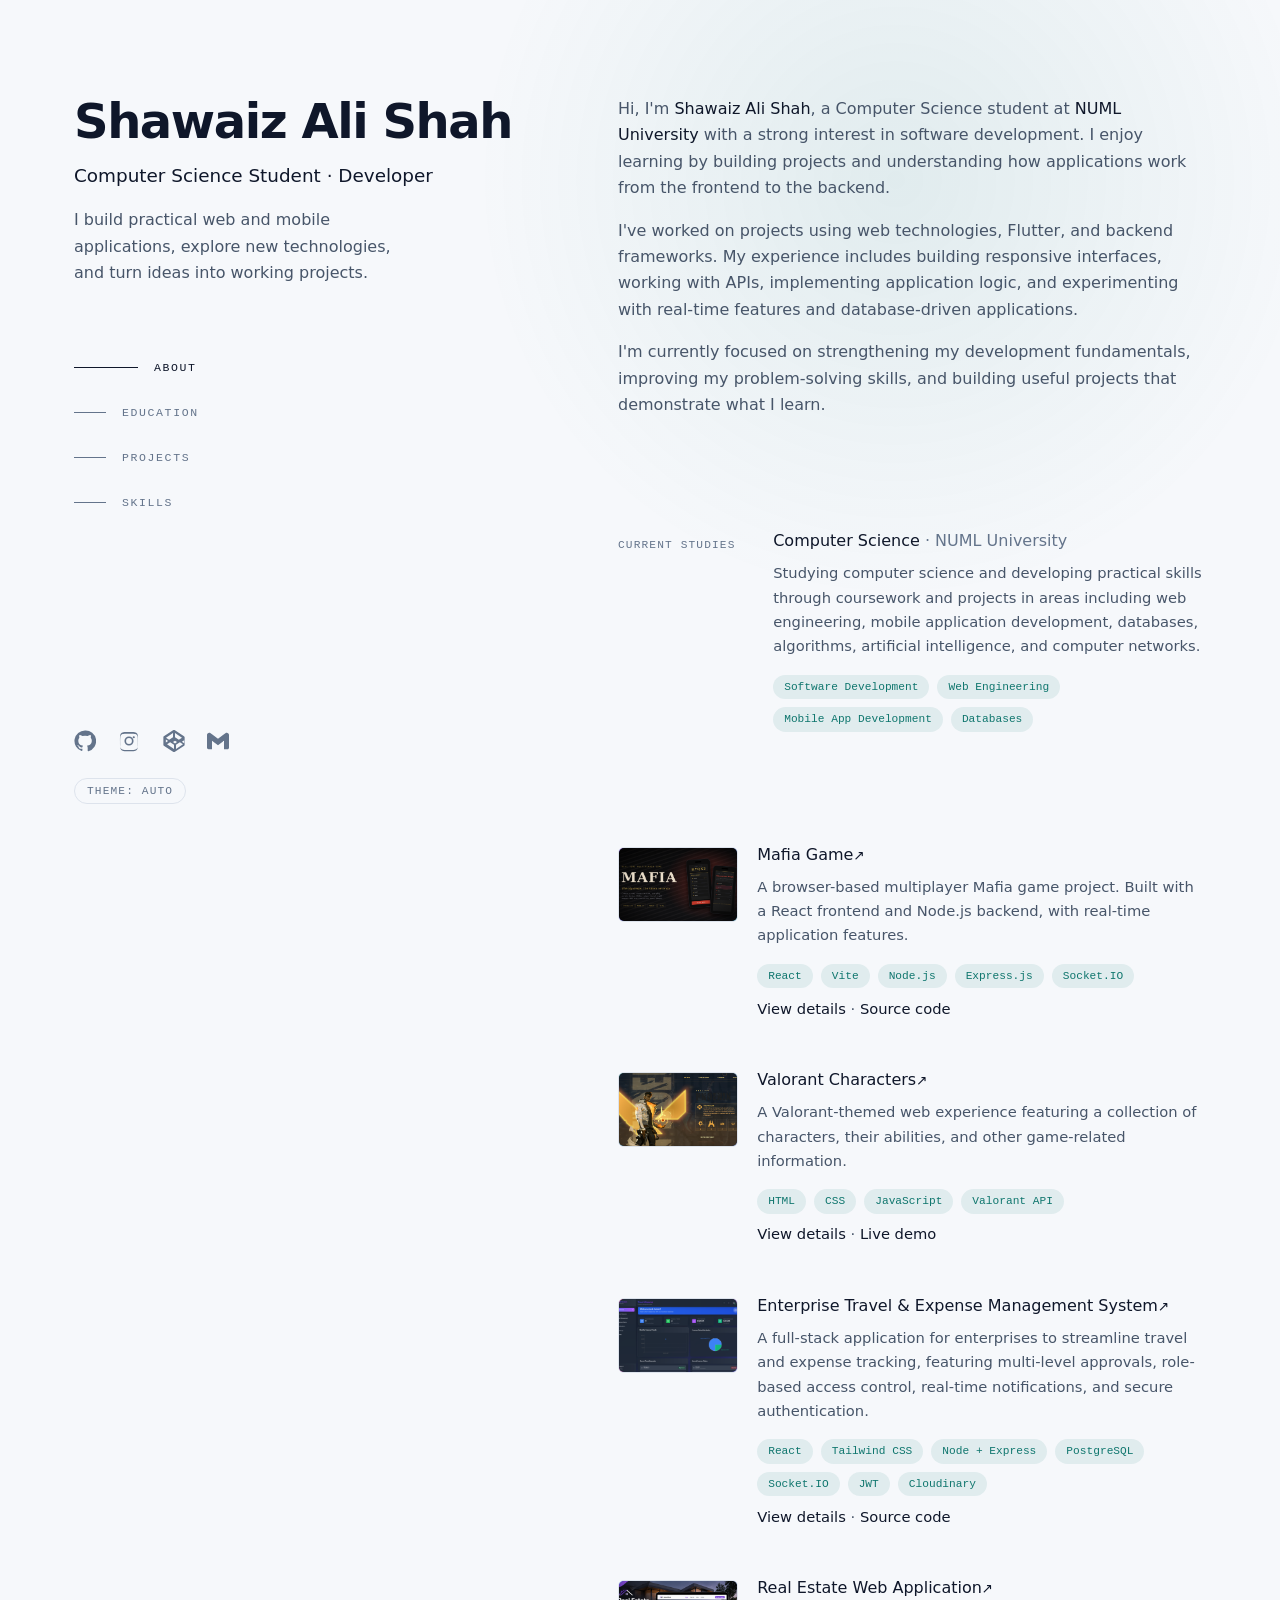
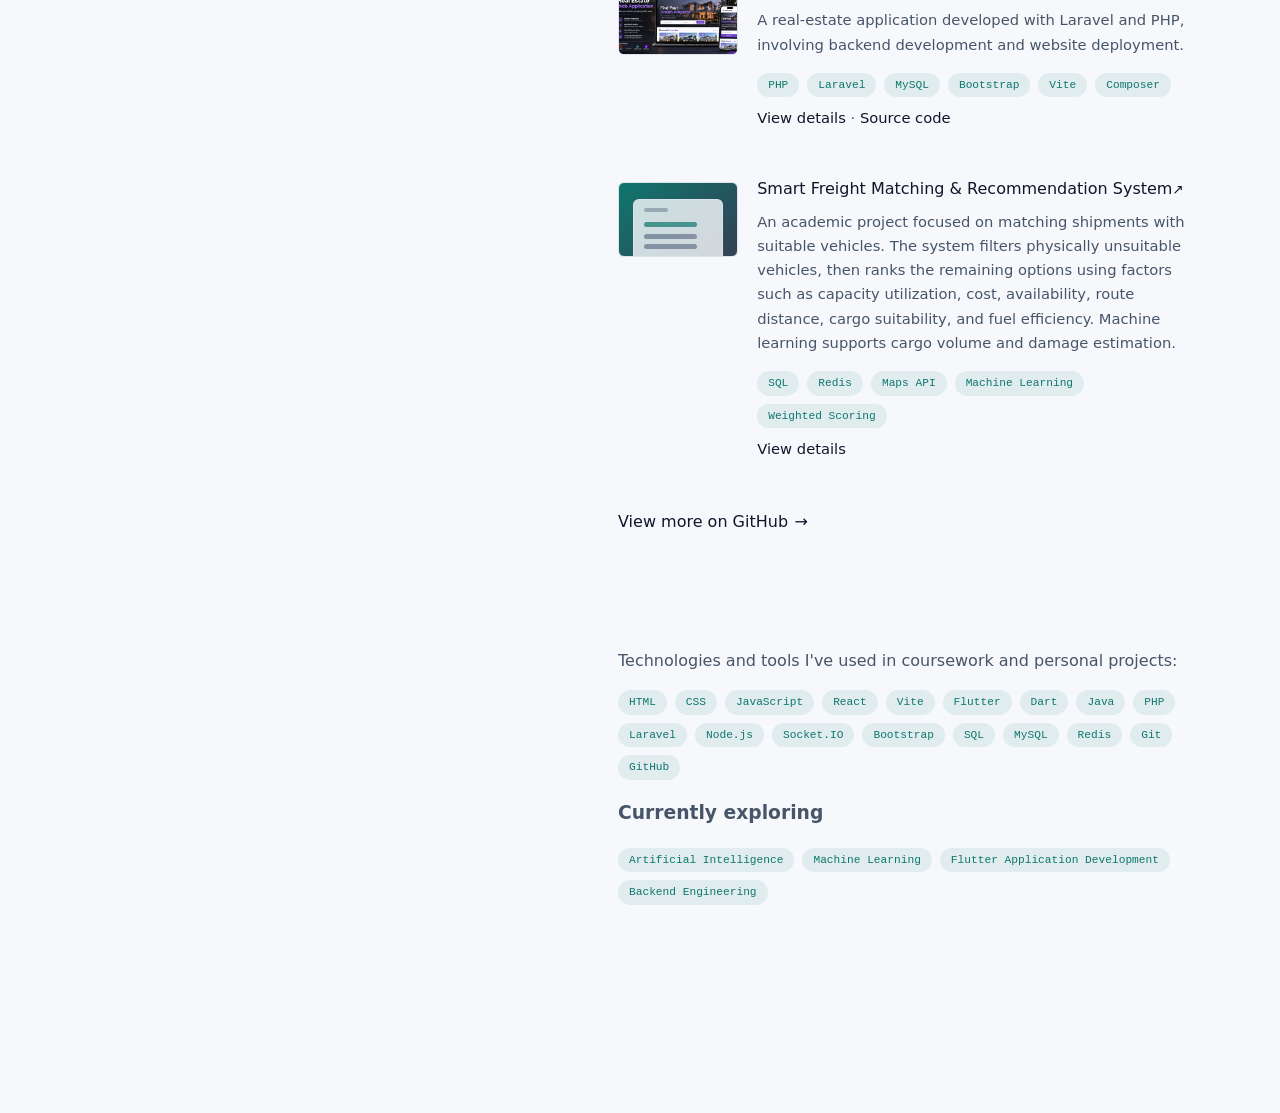
==== index.html @ 3fe73243 "Projects added with Pages and Info" ====
<!doctype html>
<html lang="en">

<head>
  <meta charset="utf-8">
  <meta name="viewport" content="width=device-width, initial-scale=1, viewport-fit=cover">
  <meta name="description"
    content="Portfolio of Shawaiz Ali Shah — Computer Science student and frontend and Flutter developer.">
  <link rel="icon" type="image/png" href="./Assets/Logo.png">
  <title>Shawaiz Ali Shah | Developer Portfolio</title>
  <link rel="stylesheet" href="styles.css">
</head>

<body>
  <a class="skip" href="#content">Skip to content</a>

  <div class="intro" aria-hidden="true">
    <svg viewBox="0 0 100 100">
      <path class="hex" d="M50 6 L88 28 L88 72 L50 94 L12 72 L12 28 Z" />
      <text class="ltr" x="50" y="64">S</text>
    </svg>
  </div>
  <div class="glow" id="glow" aria-hidden="true"></div>

  <div class="wrap">
    <header class="side">
      <div>
        <h1 class="name"><a href="#top">Shawaiz Ali Shah</a></h1>
        <p class="role">Computer Science Student · Developer</p>
        <p class="tag">I build practical web and mobile applications, explore new technologies, and turn ideas into
          working projects.</p>

        <nav aria-label="Sections">
          <ul>
            <li><a href="#about" class="active">About</a></li>
            <li><a href="#experience">Education</a></li>
            <li><a href="#projects">Projects</a></li>
            <li><a href="#writing">Skills</a></li>
          </ul>
        </nav>
      </div>

      <div>
        <ul class="social" aria-label="Social">
          <li>
            <a href="https://github.com/palentoist" target="_blank" rel="noopener noreferrer" aria-label="GitHub">
              <svg viewBox="0 0 24 24" aria-hidden="true">
                <path
                  d="M12 .5a11.5 11.5 0 0 0-3.64 22.41c.58.1.79-.25.79-.56v-2c-3.2.7-3.88-1.37-3.88-1.37-.52-1.33-1.28-1.69-1.28-1.69-1.04-.71.08-.7.08-.7 1.16.08 1.77 1.19 1.77 1.19 1.03 1.76 2.7 1.25 3.36.96.1-.75.4-1.25.73-1.54-2.55-.29-5.24-1.28-5.24-5.69 0-1.26.45-2.28 1.19-3.09-.12-.29-.52-1.46.11-3.05 0 0 .97-.31 3.17 1.18a10.9 10.9 0 0 1 5.78 0c2.2-1.49 3.17-1.18 3.17-1.18.63 1.59.23 2.76.11 3.05.74.81 1.19 1.83 1.19 3.09 0 4.42-2.69 5.39-5.25 5.68.41.36.78 1.06.78 2.14v3.17c0 .31.21.67.8.56A11.5 11.5 0 0 0 12 .5Z" />
              </svg>
            </a>
          </li>
          <li>
            <a href="https://www.instagram.com/mr_shawaiz001/" target="_blank" rel="noopener noreferrer"
              aria-label="Instagram">
              <svg viewBox="0 0 24 24" aria-hidden="true">
                <path
                  d="M12 2.16c3.2 0 3.58.01 4.85.07 1.17.05 1.8.25 2.23.41.56.22.96.48 1.38.9.42.42.68.82.9 1.38.16.42.36 1.06.41 2.23.06 1.27.07 1.65.07 4.85s-.01 3.58-.07 4.85c-.05 1.17-.25 1.8-.41 2.23-.22.56-.48.96-.9 1.38-.42.42-.82.68-1.38.9-.42.16-1.06.36-2.23.41-1.27.06-1.65.07-4.85.07s-3.58-.01-4.85-.07c-1.17-.05-1.8-.25-2.23-.41-.56-.22-.96-.48-1.38-.9-.42-.42-.68-.82-.9-1.38-.16-.42-.36-1.06-.41-2.23C2.17 15.58 2.16 15.2 2.16 12s.01-3.58.07-4.85c.05-1.17.25-1.8.41-2.23.22-.56.48-.96.9-1.38.42-.42.82-.68 1.38-.9.42-.16 1.06-.36 2.23-.41C8.42 2.17 8.8 2.16 12 2.16Zm0 1.8c-3.15 0-3.52.01-4.76.07-1.15.05-1.77.24-2.18.4-.55.21-.94.47-1.35.88-.41.41-.67.8-.88 1.35-.16.41-.35 1.03-.4 2.18-.06 1.24-.07 1.61-.07 4.76s.01 3.52.07 4.76c.05 1.15.24 1.77.4 2.18.21.55.47.94.88 1.35.41.41.8.67 1.35.88.41.16 1.03.35 2.18.4 1.24.06 1.61.07 4.76.07s3.52-.01 4.76-.07c1.15-.05 1.77-.24 2.18-.4.55-.21.94-.47 1.35-.88.41-.41.67-.8.88-1.35.16-.41.35-1.03.4-2.18.06-1.24.07-1.61.07-4.76s-.01-3.52-.07-4.76c-.05-1.15-.24-1.77-.4-2.18-.21-.55-.47-.94-.88-1.35-.41-.41-.8-.67-1.35-.88-.41-.16-1.03-.35-2.18-.4-1.24-.06-1.61-.07-4.76-.07Zm0 3.06a4.98 4.98 0 1 1 0 9.96 4.98 4.98 0 0 1 0-9.96Zm0 1.8a3.18 3.18 0 1 0 0 6.36 3.18 3.18 0 0 0 0-6.36Zm5.2-2.02a1.16 1.16 0 1 1 0 2.32 1.16 1.16 0 0 1 0-2.32Z" />
              </svg>
            </a>
          </li>
          <li>
            <a href="https://codepen.io/Syed-Shawaiz" target="_blank" rel="noopener noreferrer" aria-label="CodePen">
              <svg viewBox="0 0 24 24" aria-hidden="true">
                <path
                  d="M23.4 7.6a1.1 1.1 0 0 0-.04-.15c-.01-.04-.03-.08-.05-.12a1.1 1.1 0 0 0-.08-.13l-.03-.04-.02-.02a1.1 1.1 0 0 0-.09-.1c-.02-.02-.03-.03-.05-.04-.03-.03-.07-.05-.1-.07-.01-.01-.03-.02-.04-.03L12.6.1a1.1 1.1 0 0 0-1.2 0L.9 6.9c-.02.01-.03.02-.04.03-.04.03-.07.05-.1.07l-.05.04a1.1 1.1 0 0 0-.09.1l-.02.02-.03.04a1.1 1.1 0 0 0-.08.13c-.02.04-.04.08-.05.12-.01.05-.02.1-.03.15v8.8c0 .05.01.1.03.15.01.04.03.08.05.12.02.05.05.09.08.13l.03.04.02.02c.03.04.06.07.09.1l.05.04c.03.03.07.05.1.07.01.01.03.02.04.03l10.5 6.9a1.1 1.1 0 0 0 1.2 0l10.5-6.9c.02-.01.03-.02.04-.03.04-.03.07-.05.1-.07.02-.01.03-.03.05-.04.03-.03.06-.06.09-.1l.02-.02.03-.04c.03-.04.06-.08.08-.13.02-.04.04-.08.05-.12.01-.05.02-.1.03-.15V7.6ZM13.1 3.3l7.6 5.02-3.4 2.28-4.2-2.82V3.3Zm-2.2 0v4.48L6.7 10.6 3.3 8.32l7.6-5.02ZM3.1 10.4l2.5 1.67-2.5 1.67v-3.34Zm8.9 10.3-7.6-5.02 3.4-2.28 4.2 2.82v4.48Zm1.1-5.98L10.9 13.2l2.2-1.48 2.2 1.48-2.2 1.52Zm1.1 5.98v-4.48l4.2-2.82 3.4 2.28-7.6 5.02Zm8.9-6.3-2.5-1.67 2.5-1.67v3.34Z" />
              </svg>
            </a>
          </li>
          <li>
            <a href="mailto:shawai8009@gmail.com" aria-label="Gmail">
              <svg viewBox="0 0 24 24" aria-hidden="true">
                <path
                  d="M24 5.457v13.909c0 .904-.732 1.636-1.636 1.636h-3.819V11.73L12 16.64l-6.545-4.91v9.273H1.636A1.636 1.636 0 0 1 0 19.366V5.457c0-2.023 2.309-3.178 3.927-1.964L5.455 4.64 12 9.548l6.545-4.91 1.528-1.145C21.69 2.28 24 3.434 24 5.457Z" />
              </svg>
            </a>
          </li>
        </ul>
        <button class="theme" id="theme" type="button" aria-label="Switch colour theme">Theme: auto</button>
      </div>
    </header>

    <main id="content">

      <section id="about" aria-label="About">
        <h2 class="sec-title">About</h2>
        <p>Hi, I'm <span class="hl">Shawaiz Ali Shah</span>, a Computer Science student at <span class="hl">NUML
            University</span> with a strong interest in software development. I enjoy learning by building projects and
          understanding how applications work from the frontend to the backend.</p>
        <p>I've worked on projects using web technologies, Flutter, and backend frameworks. My experience includes
          building responsive interfaces, working with APIs, implementing application logic, and experimenting with
          real-time features and database-driven applications.</p>
        <p>I'm currently focused on strengthening my development fundamentals, improving my problem-solving skills, and
          building useful projects that demonstrate what I learn.</p>
      </section>

      <section id="experience" aria-label="Education">
        <h2 class="sec-title">Education</h2>
        <ol class="list">
          <li class="item">
            <header class="when">Current studies</header>
            <div>
              <h3>Computer Science <span class="sub">· NUML University</span></h3>
              <p>Studying computer science and developing practical skills through coursework and projects in areas
                including web engineering, mobile application development, databases, algorithms, artificial
                intelligence, and computer networks.</p>
              <ul class="chips">
                <li>Software Development</li>
                <li>Web Engineering</li>
                <li>Mobile App Development</li>
                <li>Databases</li>
              </ul>
            </div>
          </li>
        </ol>
      </section>

      <section id="projects" aria-label="Projects">
        <h2 class="sec-title">Projects</h2>
        <ul class="list">
          <li class="item proj">
            <div>
              <h3><a href="projects/mafia-game.html">Mafia Game</a></h3>
              <p>A browser-based multiplayer Mafia game project. Built with a React frontend and Node.js backend, with
                real-time application features.</p>
              <ul class="chips">
                <li>React</li>
                <li>Vite</li>
                <li>Node.js</li>
                <li>Express.js</li>
                <li>Socket.IO</li>
              </ul>
              <p><a class="inline" href="projects/mafia-game.html">View details</a> ·
                <a class="inline" href="https://github.com/Palentoist/Mafia-Game" target="_blank"
                  rel="noopener noreferrer">Source code</a></p>
            </div>
            <a class="thumb" href="projects/mafia-game.html" style="--c1:#7c3aed;--c2:#0e7490"
              aria-label="View Mafia Game project details">
              <img src="./Assets/Mafia-Game.png" alt="Screenshot of the Mafia Game project" loading="lazy"
                onerror="this.remove()">
              <i aria-hidden="true"></i>
            </a>
          </li>

          <li class="item proj">
            <div>
              <h3><a href="projects/valorant-characters.html">Valorant Characters</a></h3>
              <p>A Valorant-themed web experience featuring a collection of characters, their abilities, and other
                game-related information.</p>
              <ul class="chips">
                <li>HTML</li>
                <li>CSS</li>
                <li>JavaScript</li>
                <li>Valorant API</li>
              </ul>
              <p><a class="inline" href="projects/valorant-characters.html">View details</a> ·
                <a class="inline" href="https://valorant-characters.vercel.app/" target="_blank"
                  rel="noopener noreferrer">Live demo</a></p>
            </div>
            <a class="thumb" href="projects/valorant-characters.html" style="--c1:#0f766e;--c2:#1e3a8a"
              aria-label="View Valorant Characters project details">
              <img src="./Assets/Valorant-Characters.png" alt="Screenshot of the Valorant Characters project"
                loading="lazy" onerror="this.remove()">
              <i aria-hidden="true"></i>
            </a>
          </li>

          <li class="item proj">
            <div>
              <h3><a href="projects/travel-expense.html">Enterprise Travel &amp; Expense Management System</a></h3>
              <p>A full-stack application for enterprises to streamline travel and expense tracking, featuring
                multi-level approvals, role-based access control, real-time notifications, and secure authentication.
              </p>
              <ul class="chips">
                <li>React</li>
                <li>Tailwind CSS</li>
                <li>Node + Express</li>
                <li>PostgreSQL</li>
                <li>Socket.IO</li>
                <li>JWT</li>
                <li>Cloudinary</li>
              </ul>
              <p><a class="inline" href="projects/travel-expense.html">View details</a> ·
                <a class="inline" href="https://github.com/Palentoist/Enterprise-Travel-Expense-System" target="_blank"
                  rel="noopener noreferrer">Source code</a></p>
            </div>
            <a class="thumb" href="projects/travel-expense.html" style="--c1:#be185d;--c2:#4338ca"
              aria-label="View Enterprise Travel and Expense Management System details">
              <img src="./Assets/Travel-Expence.png"
                alt="Screenshot of the Enterprise Travel and Expense Management System" loading="lazy"
                onerror="this.remove()">
              <i aria-hidden="true"></i>
            </a>
          </li>

          <li class="item proj">
            <div>
              <h3><a href="projects/real-estate.html">Real Estate Web Application</a></h3>
              <p>A real-estate application developed with Laravel and PHP, involving backend development and website
                deployment.</p>
              <ul class="chips">
                <li>PHP</li>
                <li>Laravel</li>
                <li>MySQL</li>
                <li>Bootstrap</li>
                <li>Vite</li>
                <li>Composer</li>
              </ul>
              <p><a class="inline" href="projects/real-estate.html">View details</a> ·
                <a class="inline" href="https://github.com/Palentoist/WebTechnology_RealEstateProject" target="_blank"
                  rel="noopener noreferrer">Source code</a></p>
            </div>
            <a class="thumb" href="projects/real-estate.html" style="--c1:#1d4ed8;--c2:#0f172a"
              aria-label="View Real Estate Web Application details">
              <img src="./Assets/Real-Estate-App.png" alt="Screenshot of the Real Estate Web Application"
                loading="lazy" onerror="this.remove()">
              <i aria-hidden="true"></i>
            </a>
          </li>

          <li class="item proj">
            <div>
              <h3><a href="projects/freight-matching.html">Smart Freight Matching &amp; Recommendation System</a></h3>
              <p>An academic project focused on matching shipments with suitable vehicles. The system filters physically
                unsuitable vehicles, then ranks the remaining options using factors such as capacity utilization, cost,
                availability, route distance, cargo suitability, and fuel efficiency. Machine learning supports cargo
                volume and damage estimation.</p>
              <ul class="chips">
                <li>SQL</li>
                <li>Redis</li>
                <li>Maps API</li>
                <li>Machine Learning</li>
                <li>Weighted Scoring</li>
              </ul>
              <p><a class="inline" href="projects/freight-matching.html">View details</a></p>
            </div>
            <a class="thumb" href="projects/freight-matching.html" style="--c1:#0f766e;--c2:#334155"
              aria-label="View Smart Freight Matching System details">
              <img src="./Assets/Freight-Matching.png" alt="Screenshot of the Smart Freight Matching system"
                loading="lazy" onerror="this.remove()">
              <i aria-hidden="true"></i>
            </a>
          </li>
        </ul>
        <a class="more" href="https://github.com/palentoist" target="_blank" rel="noopener noreferrer">View more on
          GitHub <span>&rarr;</span></a>
      </section>

      <section id="writing" aria-label="Skills">
        <h2 class="sec-title">Skills & Technologies</h2>
        <p>Technologies and tools I've used in coursework and personal projects:</p>
        <ul class="chips">
          <li>HTML</li>
          <li>CSS</li>
          <li>JavaScript</li>
          <li>React</li>
          <li>Vite</li>
          <li>Flutter</li>
          <li>Dart</li>
          <li>Java</li>
          <li>PHP</li>
          <li>Laravel</li>
          <li>Node.js</li>
          <li>Socket.IO</li>
          <li>Bootstrap</li>
          <li>SQL</li>
          <li>MySQL</li>
          <li>Redis</li>
          <li>Git</li>
          <li>GitHub</li>
        </ul>
        <h3>Currently exploring</h3>
        <ul class="chips">
          <li>Artificial Intelligence</li>
          <li>Machine Learning</li>
          <li>Flutter Application Development</li>
          <li>Backend Engineering</li>
        </ul>
      </section>
    </main>
  </div>

  <script src="scripts.js"></script>
</body>

</html>
---- styles.css ----
/* Layout: fixed left column (identity + scroll-spy nav) beside a scrolling right column of Experience, Projects, Writing; stacks on phones. */

    html {
        scroll-padding-top: env(safe-area-inset-top, 0px)
    }

    body {
        margin: 0;
        padding: 0;
        font: 14px -apple-system, BlinkMacSystemFont, sans-serif;
        background: #fff;
        color: #000
    }

    img {
        max-width: 100%
    }

    [hidden]:not([hidden=until-found i]) {
        display: none !important
    }

    :root {
        --bg: #0b1220;
        --fg: #94a3b8;
        --fg-strong: #e2e8f0;
        --fg-muted: #64748b;
        --accent: #5eead4;
        --accent-soft: rgba(94, 234, 212, 0.1);
        --line: #1e293b;
        --glow: rgba(45, 212, 191, 0.12);
        --font-body: "Geist", system-ui, -apple-system, "Segoe UI", sans-serif;
        --font-mono: "Geist Mono", ui-monospace, "SF Mono", Menlo, monospace;
        color-scheme: dark;
    }

    @media (prefers-color-scheme: light) {
        :root:not([data-theme="dark"]) {
            --bg: #f6f8fb;
            --fg: #475569;
            --fg-strong: #0f172a;
            --fg-muted: #64748b;
            --accent: #0f766e;
            --accent-soft: rgba(15, 118, 110, 0.09);
            --line: #dde3ec;
            --glow: rgba(15, 118, 110, 0.09);
            color-scheme: light;
        }
    }

    :root[data-theme="light"] {
        --bg: #f6f8fb;
        --fg: #475569;
        --fg-strong: #0f172a;
        --fg-muted: #64748b;
        --accent: #0f766e;
        --accent-soft: rgba(15, 118, 110, 0.09);
        --line: #dde3ec;
        --glow: rgba(15, 118, 110, 0.09);
        color-scheme: light;
    }

    *,
    *::before,
    *::after {
        box-sizing: border-box;
    }

    html {
        scroll-behavior: smooth;
    }

    body {
        background: var(--bg);
        color: var(--fg);
        font-family: var(--font-body);
        font-size: 16px;
        line-height: 1.65;
        -webkit-font-smoothing: antialiased;
    }

    a {
        color: inherit;
        text-decoration: none;
    }

    :focus-visible {
        outline: 2px solid var(--accent);
        outline-offset: 3px;
        border-radius: 3px;
    }

    .glow {
        position: fixed;
        inset: 0;
        pointer-events: none;
        z-index: 0;
        background: radial-gradient(560px circle at var(--mx, 70%) var(--my, 20%), var(--glow), transparent 75%);
    }

    .wrap {
        position: relative;
        z-index: 1;
        max-width: 1180px;
        margin: 0 auto;
        padding-block: 0;
        padding-left: max(24px, env(safe-area-inset-left, 0px));
        padding-right: max(24px, env(safe-area-inset-right, 0px));
        display: flex;
        gap: 4rem;
        align-items: flex-start;
    }

    .skip {
        position: absolute;
        left: -999px;
        top: 8px;
        background: var(--accent);
        color: var(--bg);
        padding: 8px 14px;
        border-radius: 4px;
        z-index: 5;
    }

    .skip:focus {
        left: 16px;
    }

    /* sidebar */
    header.side {
        position: sticky;
        top: 0;
        width: 44%;
        max-width: 480px;
        flex: none;
        min-height: 100vh;
        height: 100vh;
        display: flex;
        flex-direction: column;
        justify-content: space-between;
        padding-block: 6rem;
    }

    @supports (height: 100dvh) {
        header.side {
            height: 100dvh;
            min-height: 100dvh;
        }
    }

    .name {
        margin: 0;
        font-size: clamp(2.2rem, 4.4vw, 3rem);
        line-height: 1.05;
        font-weight: 600;
        letter-spacing: -0.03em;
        color: var(--fg-strong);
        text-wrap: balance;
    }

    .role {
        margin: 0.9rem 0 0;
        font-size: 1.15rem;
        font-weight: 500;
        color: var(--fg-strong);
    }

    .tag {
        margin: 1rem 0 0;
        max-width: 20rem;
    }

    nav ul {
        list-style: none;
        margin: 4rem 0 0;
        padding: 0;
        display: flex;
        flex-direction: column;
        gap: 1rem;
    }

    nav a {
        display: inline-flex;
        align-items: center;
        gap: 1rem;
        font-family: var(--font-mono);
        font-size: 0.72rem;
        text-transform: uppercase;
        letter-spacing: 0.14em;
        font-weight: 500;
        color: var(--fg-muted);
        padding: 2px 0;
    }

    nav a::before {
        content: "";
        height: 1px;
        width: 2rem;
        background: var(--fg-muted);
        transition: width .2s, background .2s;
    }

    nav a:hover,
    nav a.active {
        color: var(--fg-strong);
    }

    nav a:hover::before,
    nav a.active::before {
        width: 4rem;
        background: var(--fg-strong);
    }

    .social {
        list-style: none;
        margin: 2rem 0 0;
        padding: 0;
        display: flex;
        gap: 1.4rem;
    }

    .social a {
        display: block;
        color: var(--fg-muted);
        transition: color .2s;
    }

    .social a:hover {
        color: var(--accent);
    }

    .social svg {
        width: 22px;
        height: 22px;
        fill: currentColor;
        display: block;
    }

    .theme {
        margin-top: 1.6rem;
        font-family: var(--font-mono);
        font-size: 0.7rem;
        letter-spacing: 0.1em;
        text-transform: uppercase;
        background: none;
        border: 1px solid var(--line);
        color: var(--fg-muted);
        padding: 6px 12px;
        border-radius: 999px;
        cursor: pointer;
    }

    .theme:hover {
        color: var(--accent);
        border-color: var(--accent);
    }

    /* content */
    main {
        flex: 1;
        min-width: 0;
        padding-block: 6rem;
    }

    section {
        margin-bottom: 7rem;
        scroll-margin-top: 6rem;
    }

    .sec-title {
        display: none;
        font-family: var(--font-mono);
        font-size: 0.75rem;
        text-transform: uppercase;
        letter-spacing: 0.15em;
        font-weight: 500;
        color: var(--fg-strong);
        margin: 0 0 1.5rem;
    }

    p {
        margin: 0 0 1rem;
    }

    .hl {
        color: var(--fg-strong);
        font-weight: 500;
    }

    a.inline {
        color: var(--fg-strong);
        font-weight: 500;
        background: linear-gradient(var(--accent), var(--accent)) 0 100% / 0 1px no-repeat;
        transition: background-size .25s, color .2s;
    }

    a.inline:hover {
        color: var(--accent);
        background-size: 100% 1px;
    }

    ol.list,
    ul.list {
        list-style: none;
        margin: 0;
        padding: 0;
        display: flex;
        flex-direction: column;
        gap: 3rem;
    }

    .list:hover>li:not(:hover) {
        opacity: .55;
    }

    .list>li {
        transition: opacity .25s;
    }

    .item {
        position: relative;
        display: grid;
        grid-template-columns: 8.5rem 1fr;
        gap: 1.2rem;
        padding: 0;
    }

    .item.proj {
        grid-template-columns: 7.5rem 1fr;
    }

    .item::before {
        content: "";
        position: absolute;
        inset: -1rem -1.2rem;
        border-radius: 8px;
        background: var(--accent-soft);
        opacity: 0;
        transition: opacity .25s;
        z-index: -1;
    }

    .item:hover::before {
        opacity: 1;
    }

    .when {
        font-family: var(--font-mono);
        font-size: 0.7rem;
        text-transform: uppercase;
        letter-spacing: 0.1em;
        color: var(--fg-muted);
        padding-top: 0.35rem;
    }

    .item h3 {
        margin: 0;
        font-size: 1rem;
        font-weight: 500;
        line-height: 1.4;
        color: var(--fg-strong);
    }

    .item:hover h3 a {
        color: var(--accent);
    }

    .item h3 a::after {
        content: " \2197";
        display: inline-block;
        font-size: .85em;
        transition: transform .2s;
    }

    .item:hover h3 a::after {
        transform: translate(2px, -2px);
    }

    .item h3 a::before {
        content: "";
        position: absolute;
        inset: -1rem -1.2rem;
    }

    .item .sub {
        color: var(--fg-muted);
        font-weight: 400;
    }

    .item p {
        font-size: 0.92rem;
        margin: 0.55rem 0 0;
    }

    .chips {
        list-style: none;
        margin: 1rem 0 0;
        padding: 0;
        display: flex;
        flex-wrap: wrap;
        gap: .5rem;
    }

    .chips li {
        font-family: var(--font-mono);
        font-size: 0.7rem;
        color: var(--accent);
        background: var(--accent-soft);
        border-radius: 999px;
        padding: 3px 11px;
    }

    .thumb {
        aspect-ratio: 16 / 10;
        border: 1px solid var(--line);
        border-radius: 6px;
        overflow: hidden;
        background: linear-gradient(135deg, var(--c1), var(--c2));
        position: relative;
        align-self: start;
        order: -1;
        margin-top: .2rem;
    }

    .thumb i {
        position: absolute;
        left: 12%;
        right: 12%;
        top: 22%;
        bottom: 0;
        background: color-mix(in srgb, var(--bg) 82%, transparent);
        border-radius: 6px 6px 0 0;
        border: 1px solid var(--line);
        border-bottom: 0;
    }

    .thumb i::before {
        content: "";
        position: absolute;
        left: 10px;
        top: 8px;
        width: 24px;
        height: 4px;
        border-radius: 4px;
        background: var(--fg-muted);
        box-shadow: 8px 0 0 -0px transparent;
        opacity: .5;
    }

    .thumb i::after {
        content: "";
        position: absolute;
        left: 10px;
        right: 28%;
        top: 22px;
        height: 5px;
        border-radius: 4px;
        background: var(--accent);
        opacity: .7;
        box-shadow: 0 12px 0 var(--fg-muted), 0 22px 0 -0px var(--fg-muted);
    }

    .more {
        display: inline-flex;
        align-items: center;
        gap: .4rem;
        margin-top: 3rem;
        font-weight: 500;
        color: var(--fg-strong);
    }

    .more:hover {
        color: var(--accent);
    }

    .more span {
        display: inline-block;
        transition: transform .2s;
    }

    .more:hover span {
        transform: translateX(4px);
    }

    .num {
        font-family: var(--font-mono);
        font-size: .75rem;
        color: var(--fg-muted);
    }

    footer.foot {
        font-size: 0.85rem;
        color: var(--fg-muted);
        max-width: 28rem;
    }

    .note {
        font-family: var(--font-mono);
        font-size: .7rem;
        color: var(--fg-muted);
        border: 1px dashed var(--line);
        border-radius: 6px;
        padding: .6rem .8rem;
        margin-bottom: 3rem;
    }

    @media (max-width: 900px) {
        .wrap {
            flex-direction: column;
            gap: 0;
        }

        header.side {
            position: static;
            width: 100%;
            max-width: none;
            height: auto;
            min-height: 0;
            padding-block: 3.5rem 0;
        }

        nav {
            display: none;
        }

        main {
            padding-block: 3rem 4rem;
            width: 100%;
        }

        section {
            margin-bottom: 4.5rem;
            scroll-margin-top: 1rem;
        }

        .sec-title {
            display: block;
            position: sticky;
            top: env(safe-area-inset-top, 0px);
            z-index: 4;
            margin: 0 -24px 1.5rem;
            padding: 1rem 24px;
            background: color-mix(in srgb, var(--bg) 88%, transparent);
            backdrop-filter: blur(8px);
        }
    }

    @media (max-width: 560px) {

        .item,
        .item.proj {
            grid-template-columns: 1fr;
            gap: .4rem;
        }

        .item.proj .thumb {
            max-width: 14rem;
            margin-bottom: .6rem;
        }

        .when {
            padding-top: 0;
        }
    }

    /* intro splash: hexagon draws itself, initial fades in, overlay lifts away. Pure CSS, so it always clears. */
    .intro {
        position: fixed;
        inset: 0;
        z-index: 100;
        display: grid;
        place-items: center;
        background: var(--bg);
        animation: introOut .7s ease 2.2s forwards;
    }

    .intro svg {
        width: 96px;
        height: 96px;
        overflow: visible;
    }

    .intro .hex {
        fill: none;
        stroke: var(--accent);
        stroke-width: 3;
        stroke-linejoin: round;
        stroke-dasharray: 270;
        stroke-dashoffset: 270;
        animation: draw 1.3s cubic-bezier(.6, .1, .3, 1) .2s forwards;
    }

    .intro .ltr {
        fill: var(--accent);
        font-family: var(--font-body);
        font-weight: 600;
        font-size: 44px;
        text-anchor: middle;
        opacity: 0;
        animation: fadeIn .6s ease 1.1s forwards;
    }

    @keyframes draw {
        to {
            stroke-dashoffset: 0;
        }
    }

    @keyframes fadeIn {
        to {
            opacity: 1;
        }
    }

    @keyframes introOut {
        to {
            opacity: 0;
            visibility: hidden;
        }
    }

    @media (prefers-reduced-motion: reduce) {
        html {
            scroll-behavior: auto;
        }

        * {
            transition: none !important;
        }

        .intro {
            animation-delay: .6s;
            animation-duration: .2s;
        }

        .intro .hex {
            animation: none;
            stroke-dashoffset: 0;
        }

        .intro .ltr {
            animation: none;
            opacity: 1;
        }
    }

    :root {
        color-scheme: light;
        box-sizing: border-box;
        padding-top: env(safe-area-inset-top, 0px);
        padding-bottom: env(safe-area-inset-bottom, 0px)
    }

    /* Add this to the END of your styles.css */

    .thumb {
        position: relative;
        overflow: hidden;
    }

    .thumb img {
        position: absolute;
        inset: 0;
        width: 100%;
        height: 100%;
        object-fit: cover;
        z-index: 1;
        transition: transform .4s ease;
    }

    .proj:hover .thumb img {
        transform: scale(1.05);
    }

    /* Hide the decorative gradient shape once a real image is loaded */
    .thumb:has(img) i {
        display: none;
    }

    /* Add this to the END of your styles.css */

    /* Thumbnails are now links (<a class="thumb">), so make sure they behave like boxes */
    a.thumb {
        display: block;
        text-decoration: none;
    }

    .thumb {
        position: relative;
        overflow: hidden;
    }

    .thumb img {
        position: absolute;
        inset: 0;
        width: 100%;
        height: 100%;
        object-fit: cover;
        z-index: 1;
        transition: transform .4s ease;
    }

    .proj:hover .thumb img {
        transform: scale(1.05);
    }

    /* Hide the decorative gradient shape once a real image is loaded */
    .thumb:has(img) i {
        display: none;
    }
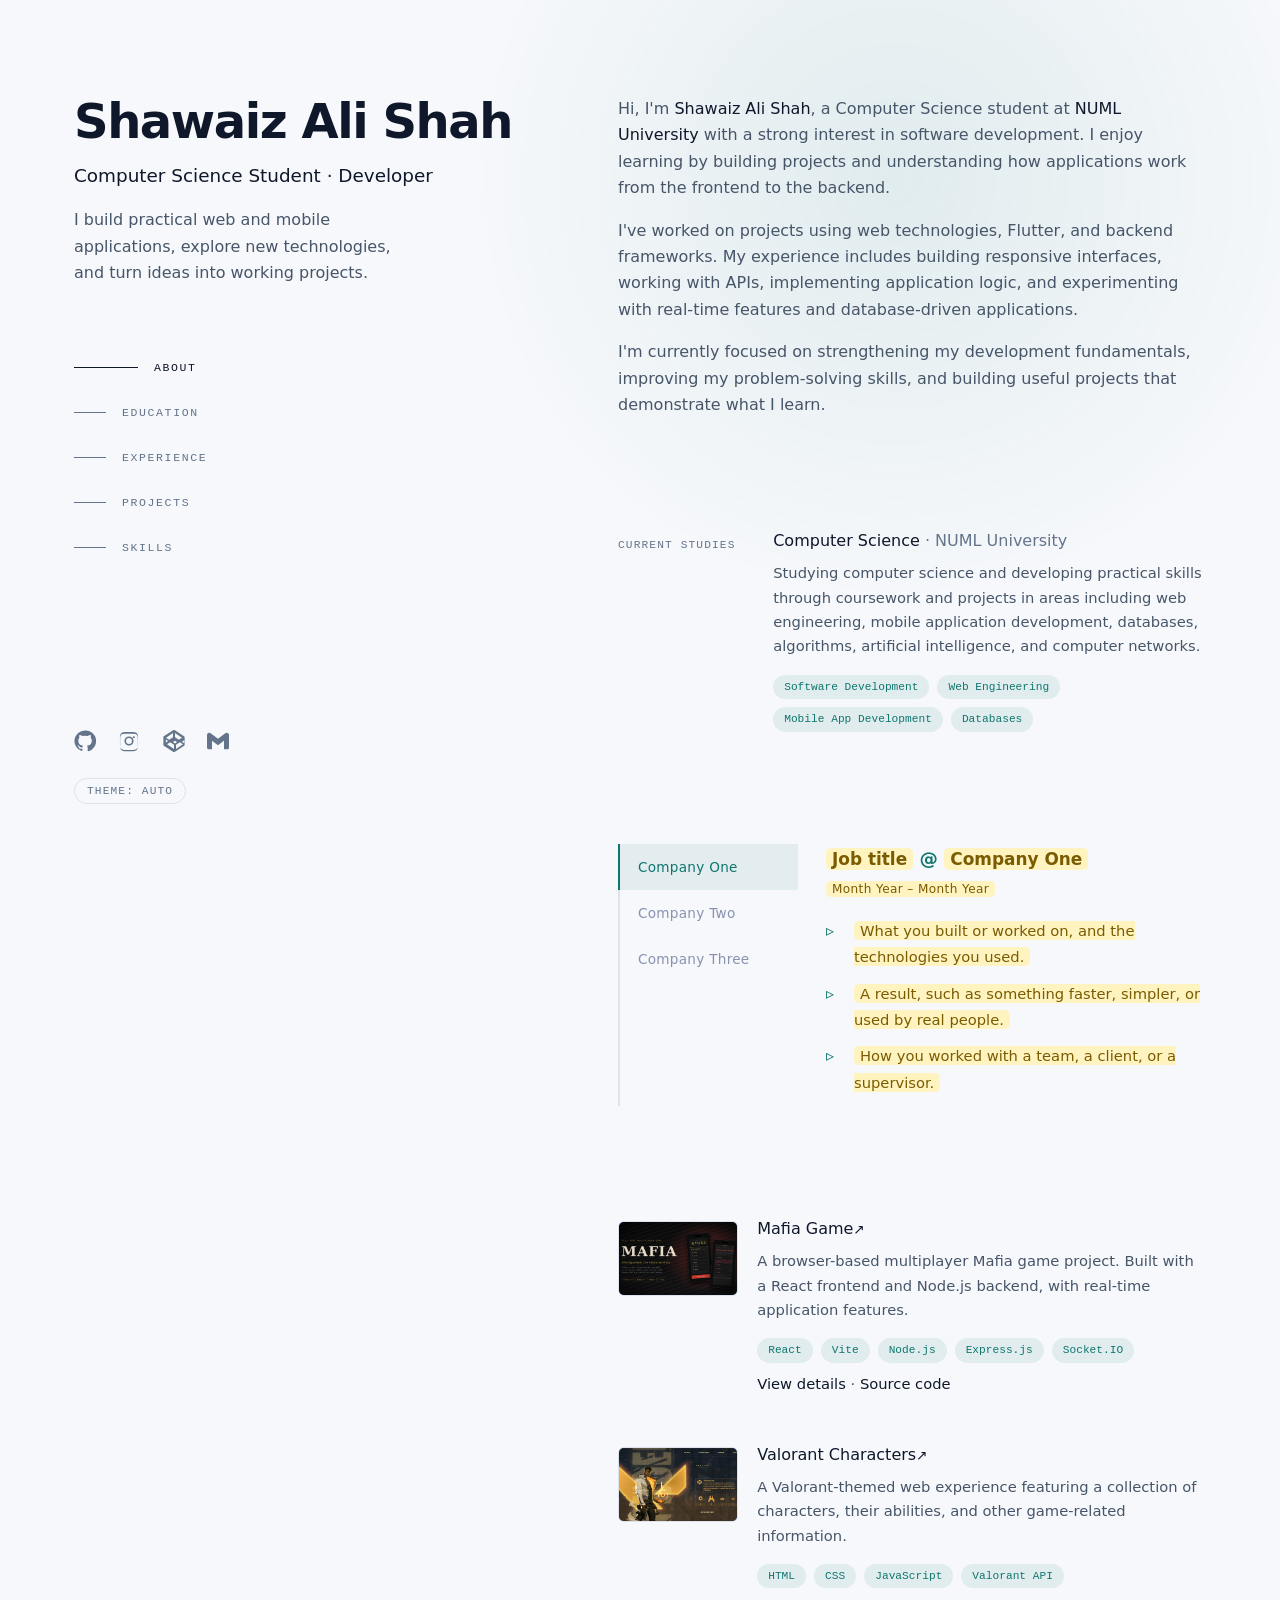
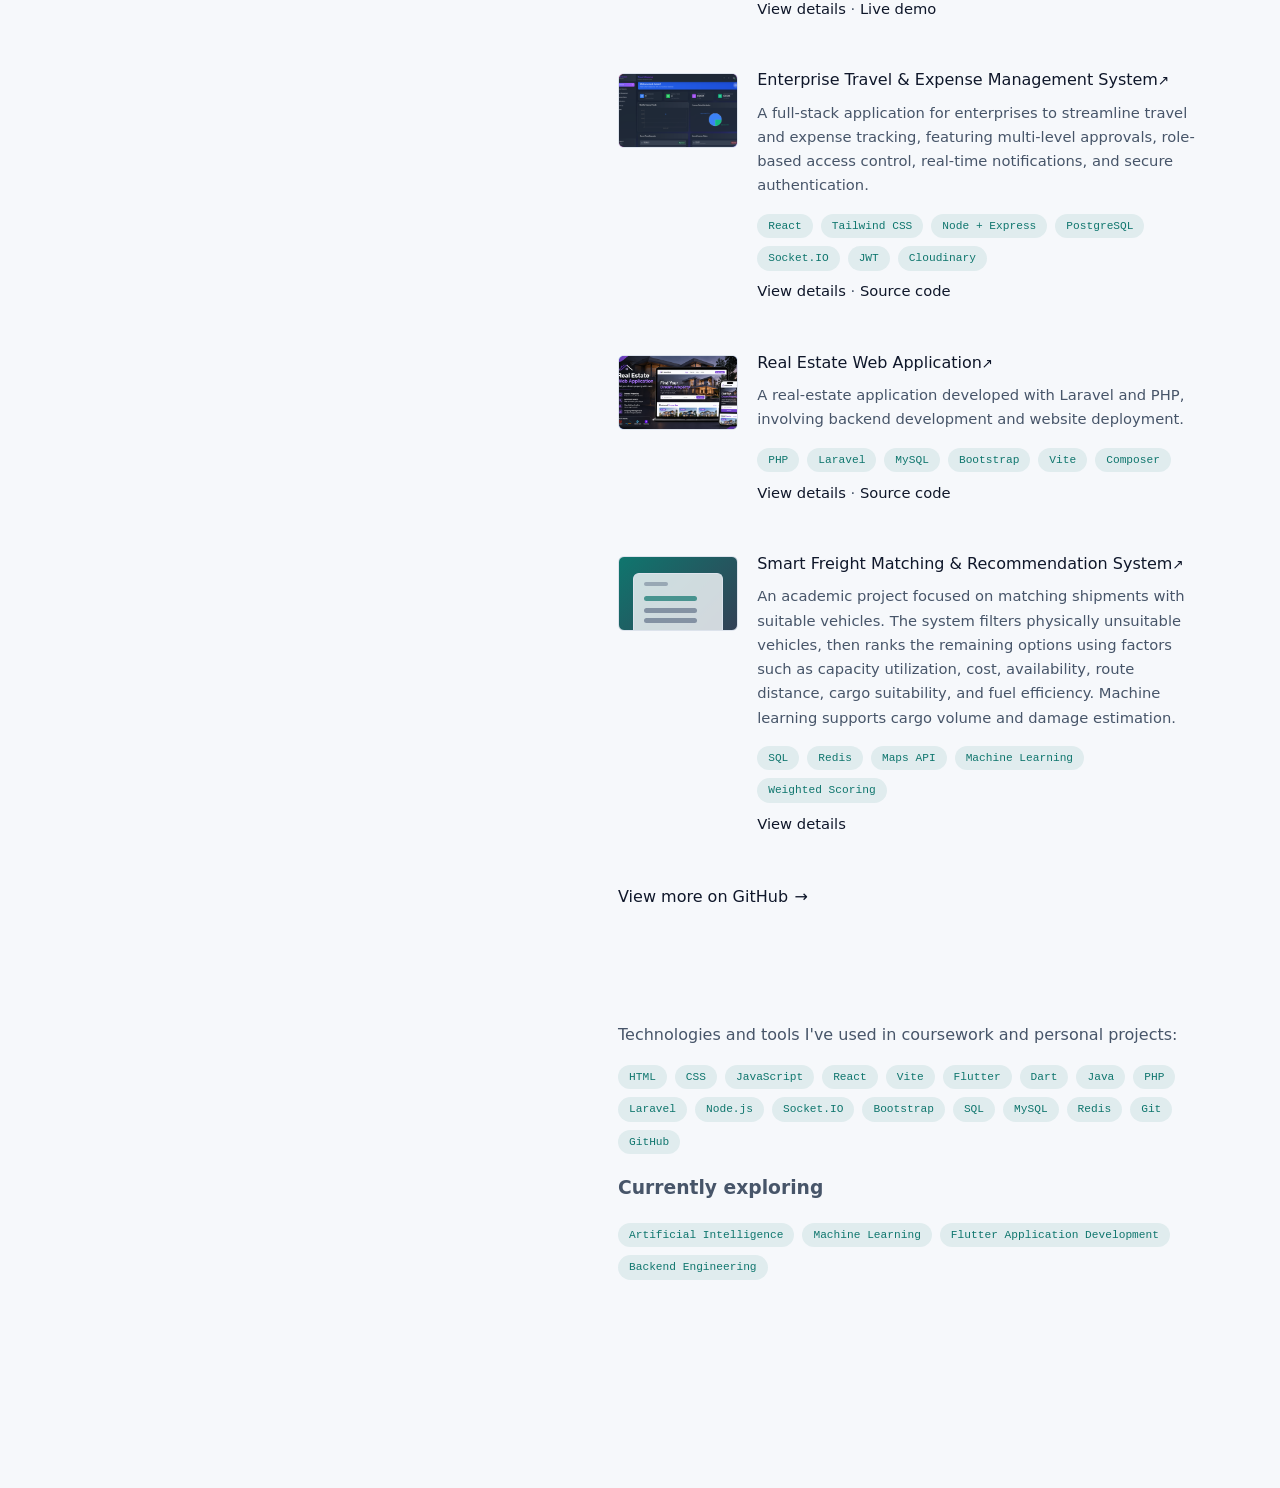
==== commit 66d44de6: "Experience Section Added" ====
--- a/index.html
+++ b/index.html
@@ -9,6 +9,7 @@
   <link rel="icon" type="image/png" href="./Assets/Logo.png">
   <title>Shawaiz Ali Shah | Developer Portfolio</title>
   <link rel="stylesheet" href="styles.css">
+  <link rel="stylesheet" href="experience.css">
 </head>
 
 <body>
@@ -34,6 +35,7 @@
           <ul>
             <li><a href="#about" class="active">About</a></li>
             <li><a href="#experience">Education</a></li>
+            <li><a href="#work">Experience</a></li>
             <li><a href="#projects">Projects</a></li>
             <li><a href="#writing">Skills</a></li>
           </ul>
@@ -113,6 +115,51 @@
             </div>
           </li>
         </ol>
+      </section>
+
+      <section id="work" aria-label="Experience">
+        <h2 class="sec-title">Where I've Worked</h2>
+
+        <div class="exp">
+          <div class="exp-tabs" role="tablist" aria-label="Work experience" aria-orientation="vertical">
+            <button class="exp-tab" role="tab" id="tab-1" aria-controls="panel-1" aria-selected="true"
+              type="button">Company One</button>
+            <button class="exp-tab" role="tab" id="tab-2" aria-controls="panel-2" aria-selected="false" tabindex="-1"
+              type="button">Company Two</button>
+            <button class="exp-tab" role="tab" id="tab-3" aria-controls="panel-3" aria-selected="false" tabindex="-1"
+              type="button">Company Three</button>
+          </div>
+
+          <div class="exp-panels">
+            <div class="exp-panel" role="tabpanel" id="panel-1" aria-labelledby="tab-1" tabindex="0">
+              <h3><span class="todo">Job title</span> <span class="at">@ <span class="todo">Company One</span></span></h3>
+              <p class="exp-dates"><span class="todo">Month Year – Month Year</span></p>
+              <ul class="exp-points">
+                <li><span class="todo">What you built or worked on, and the technologies you used.</span></li>
+                <li><span class="todo">A result, such as something faster, simpler, or used by real people.</span></li>
+                <li><span class="todo">How you worked with a team, a client, or a supervisor.</span></li>
+              </ul>
+            </div>
+
+            <div class="exp-panel" role="tabpanel" id="panel-2" aria-labelledby="tab-2" tabindex="0" hidden>
+              <h3><span class="todo">Job title</span> <span class="at">@ <span class="todo">Company Two</span></span></h3>
+              <p class="exp-dates"><span class="todo">Month Year – Month Year</span></p>
+              <ul class="exp-points">
+                <li><span class="todo">Describe your main responsibility.</span></li>
+                <li><span class="todo">Describe something you delivered.</span></li>
+              </ul>
+            </div>
+
+            <div class="exp-panel" role="tabpanel" id="panel-3" aria-labelledby="tab-3" tabindex="0" hidden>
+              <h3><span class="todo">Job title</span> <span class="at">@ <span class="todo">Company Three</span></span></h3>
+              <p class="exp-dates"><span class="todo">Month Year – Month Year</span></p>
+              <ul class="exp-points">
+                <li><span class="todo">Describe your main responsibility.</span></li>
+                <li><span class="todo">Describe something you delivered.</span></li>
+              </ul>
+            </div>
+          </div>
+        </div>
       </section>
 
       <section id="projects" aria-label="Projects">
@@ -281,6 +328,7 @@
   </div>
 
   <script src="scripts.js"></script>
+  <script src="experience.js"></script>
 </body>
 
 </html>
--- a/styles.css
+++ b/styles.css
@@ -707,4 +707,170 @@
     /* Hide the decorative gradient shape once a real image is loaded */
     .thumb:has(img) i {
         display: none;
+    }
+
+    .exp {
+        --exp-accent: var(--accent, #5eead4);
+        --exp-muted: var(--muted, #8892b0);
+        --exp-line: var(--line, rgba(136, 146, 176, .35));
+        display: flex;
+        gap: 28px;
+        margin-top: 24px;
+    }
+
+    /* ---------- Tab list ---------- */
+    .exp-tabs {
+        display: flex;
+        flex-direction: column;
+        flex: 0 0 180px;
+        position: relative;
+        margin: 0;
+        padding: 0;
+        border-left: 2px solid var(--exp-line);
+    }
+
+    .exp-tab {
+        font: inherit;
+        font-size: .85rem;
+        letter-spacing: .02em;
+        text-align: left;
+        color: var(--exp-muted);
+        background: transparent;
+        border: 0;
+        border-left: 2px solid transparent;
+        margin-left: -2px;
+        padding: 12px 18px;
+        cursor: pointer;
+        white-space: nowrap;
+        transition: color .2s ease, background .2s ease, border-color .2s ease;
+    }
+
+    .exp-tab:hover,
+    .exp-tab:focus-visible {
+        color: var(--exp-accent);
+        background: color-mix(in srgb, var(--exp-accent) 10%, transparent);
+    }
+
+    .exp-tab[aria-selected="true"] {
+        color: var(--exp-accent);
+        border-left-color: var(--exp-accent);
+        background: color-mix(in srgb, var(--exp-accent) 8%, transparent);
+    }
+
+    .exp-tab:focus-visible {
+        outline: 2px solid var(--exp-accent);
+        outline-offset: -2px;
+    }
+
+    /* ---------- Panels ---------- */
+    .exp-panels {
+        flex: 1;
+        min-width: 0;
+    }
+
+    .exp-panel {
+        animation: expFade .3s ease;
+    }
+
+    .exp-panel[hidden] {
+        display: none;
+    }
+
+    @keyframes expFade {
+        from {
+            opacity: 0;
+            transform: translateY(6px);
+        }
+
+        to {
+            opacity: 1;
+            transform: none;
+        }
+    }
+
+    .exp-panel h3 {
+        margin: 0 0 4px;
+        font-size: 1.15rem;
+        font-weight: 600;
+    }
+
+    .exp-panel h3 .at {
+        color: var(--exp-accent);
+    }
+
+    .exp-dates {
+        margin: 0 0 18px;
+        font-size: .82rem;
+        color: var(--exp-muted);
+        letter-spacing: .03em;
+    }
+
+    .exp-points {
+        list-style: none;
+        margin: 0;
+        padding: 0;
+    }
+
+    .exp-points li {
+        position: relative;
+        padding-left: 28px;
+        margin-bottom: 10px;
+        color: var(--exp-muted);
+    }
+
+    .exp-points li::before {
+        content: "\25B9";
+        /* ▹ */
+        position: absolute;
+        left: 0;
+        top: 0;
+        color: var(--exp-accent);
+    }
+
+    /* ---------- Highlighted placeholders (delete once filled in) ---------- */
+    .todo {
+        background: #fff3bf;
+        color: #7a5b00;
+        padding: 1px 6px;
+        border-radius: 5px;
+        font-size: .92em;
+    }
+
+    /* ---------- Mobile: tabs become a horizontal scroll bar ---------- */
+    @media (max-width: 640px) {
+        .exp {
+            flex-direction: column;
+            gap: 18px;
+        }
+
+        .exp-tabs {
+            flex-direction: row;
+            flex: none;
+            overflow-x: auto;
+            border-left: 0;
+            border-bottom: 2px solid var(--exp-line);
+            scrollbar-width: thin;
+        }
+
+        .exp-tab {
+            border-left: 0;
+            border-bottom: 2px solid transparent;
+            margin: 0 0 -2px;
+            padding: 10px 16px;
+        }
+
+        .exp-tab[aria-selected="true"] {
+            border-left-color: transparent;
+            border-bottom-color: var(--exp-accent);
+        }
+    }
+
+    @media (prefers-reduced-motion: reduce) {
+        .exp-panel {
+            animation: none;
+        }
+
+        .exp-tab {
+            transition: none;
+        }
     }
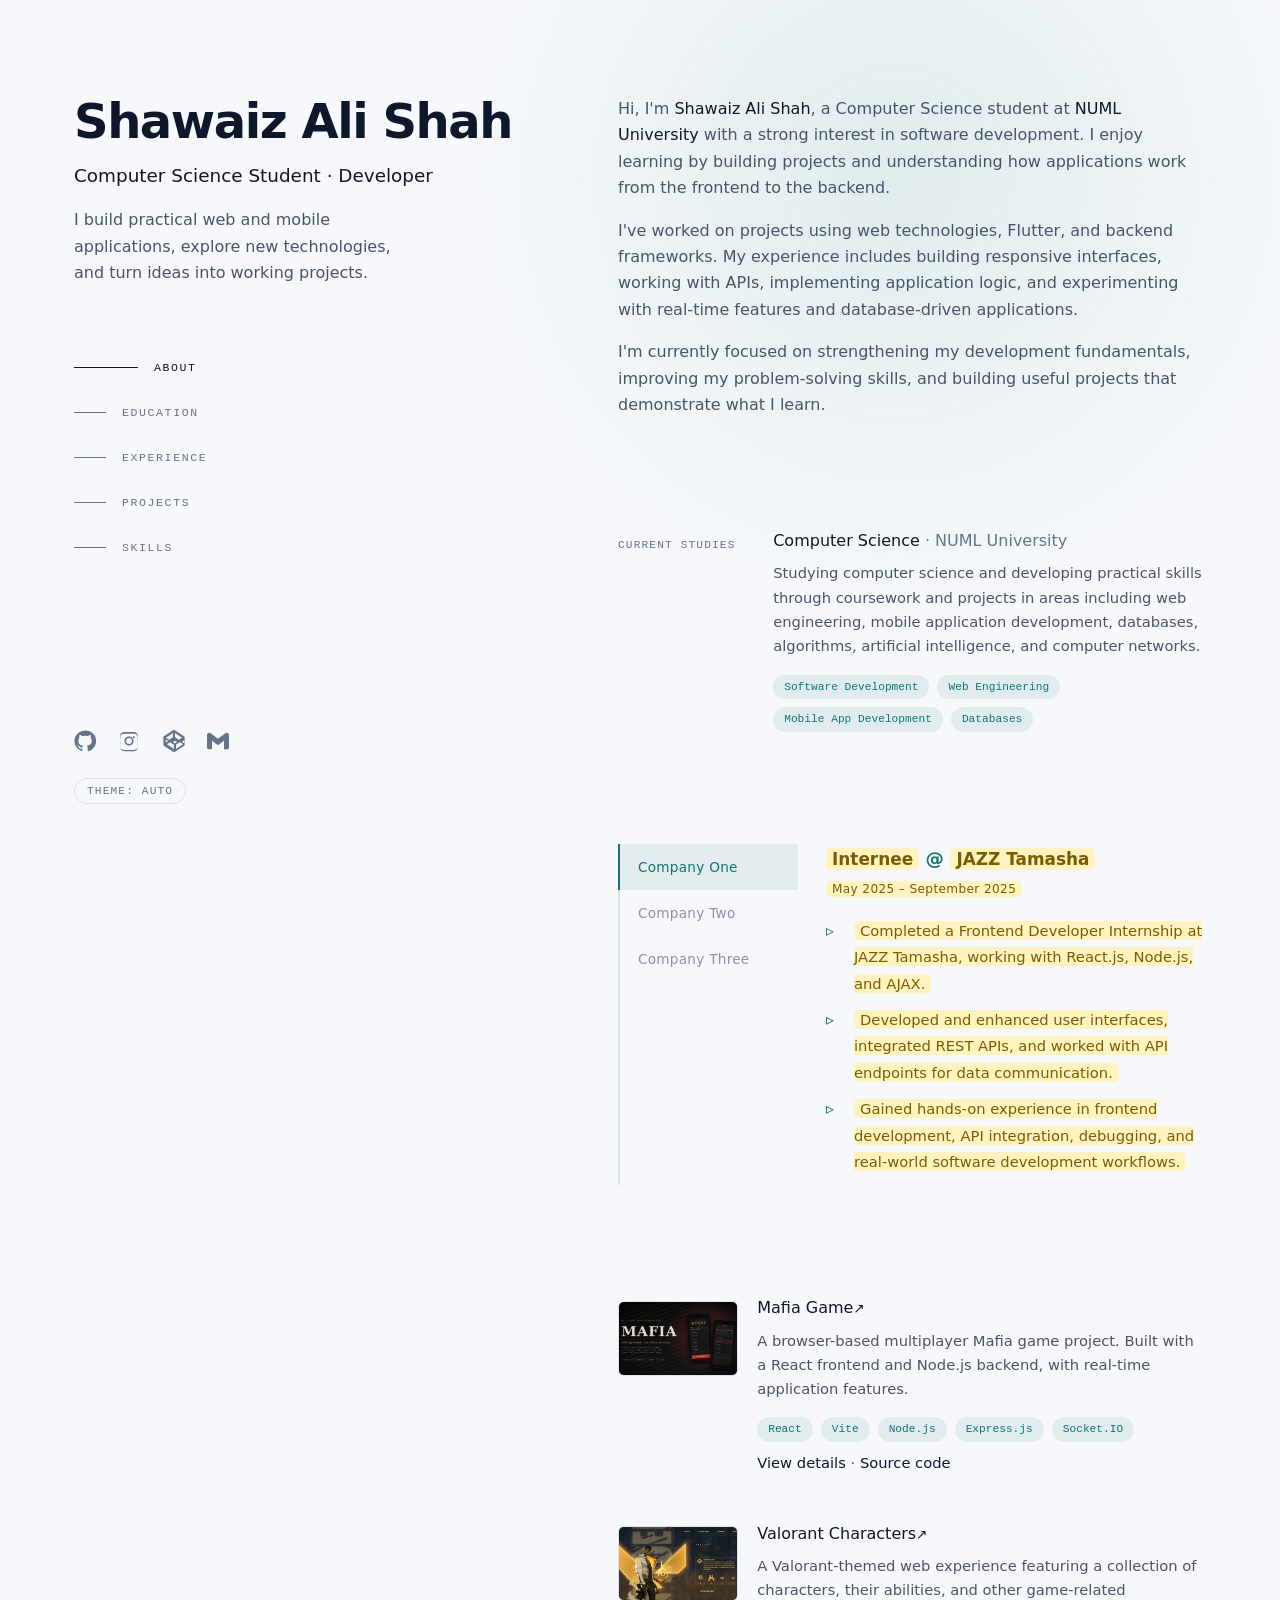
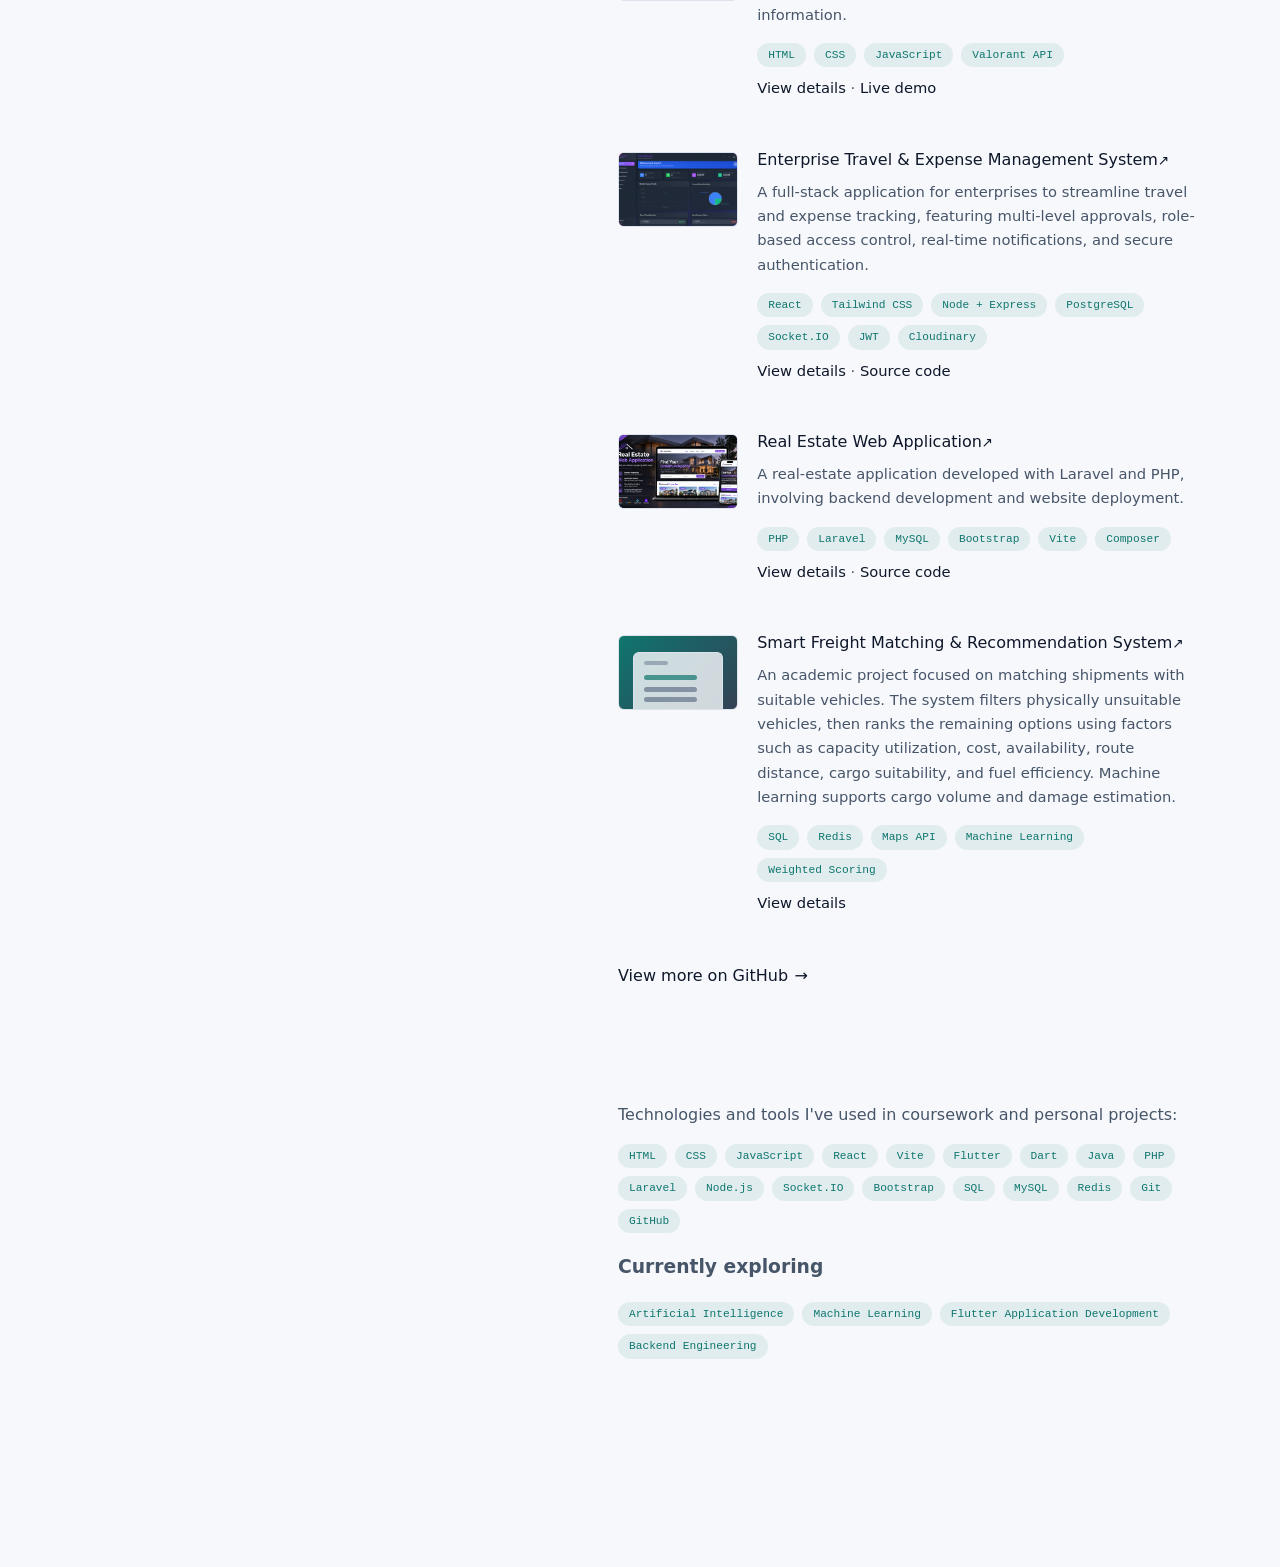
==== commit 03f82e00: "First Company Experience Added" ====
--- a/index.html
+++ b/index.html
@@ -132,12 +132,12 @@
 
           <div class="exp-panels">
             <div class="exp-panel" role="tabpanel" id="panel-1" aria-labelledby="tab-1" tabindex="0">
-              <h3><span class="todo">Job title</span> <span class="at">@ <span class="todo">Company One</span></span></h3>
-              <p class="exp-dates"><span class="todo">Month Year – Month Year</span></p>
+              <h3><span class="todo">Internee</span> <span class="at">@ <span class="todo">JAZZ Tamasha</span></span></h3>
+              <p class="exp-dates"><span class="todo">May 2025 – September 2025</span></p>
               <ul class="exp-points">
-                <li><span class="todo">What you built or worked on, and the technologies you used.</span></li>
-                <li><span class="todo">A result, such as something faster, simpler, or used by real people.</span></li>
-                <li><span class="todo">How you worked with a team, a client, or a supervisor.</span></li>
+                <li><span class="todo">Completed a Frontend Developer Internship at JAZZ Tamasha, working with React.js, Node.js, and AJAX.</span></li>
+                <li><span class="todo">Developed and enhanced user interfaces, integrated REST APIs, and worked with API endpoints for data communication.</span></li>
+                <li><span class="todo">Gained hands-on experience in frontend development, API integration, debugging, and real-world software development workflows.</span></li>
               </ul>
             </div>
 
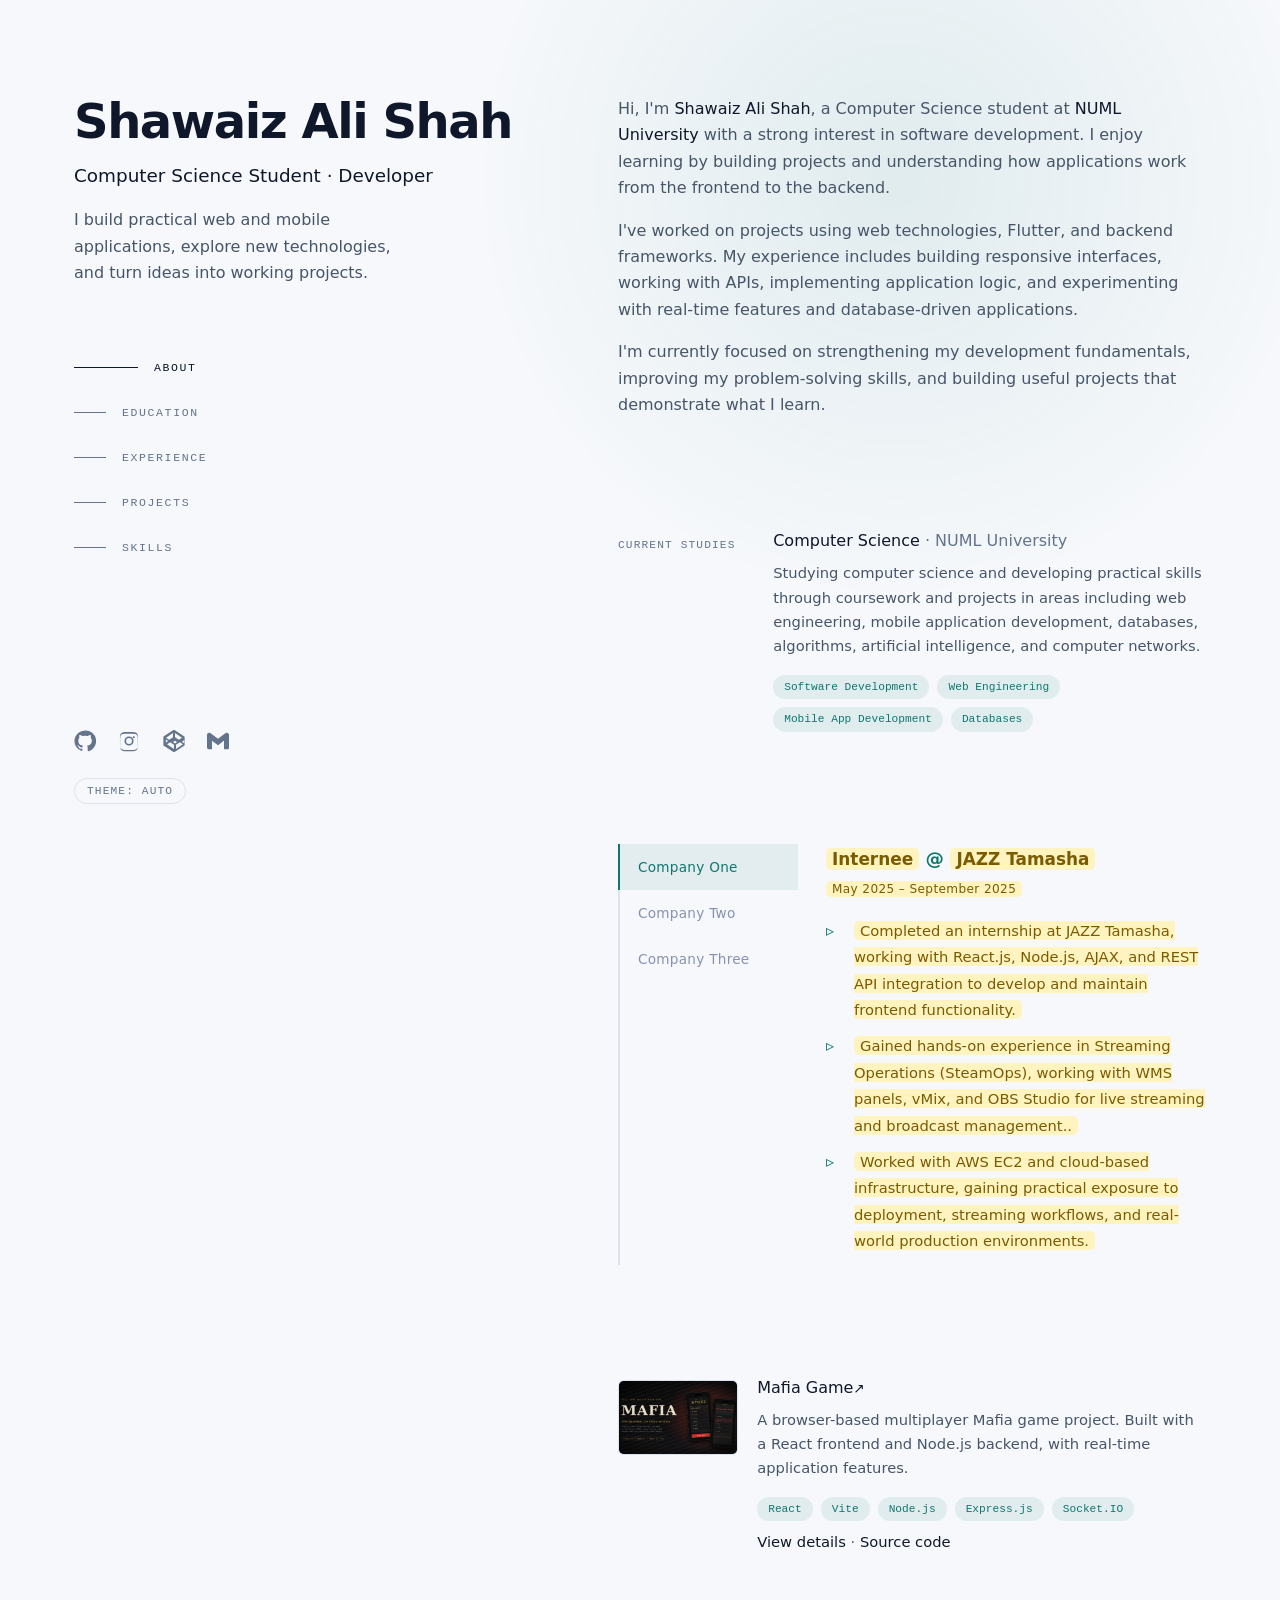
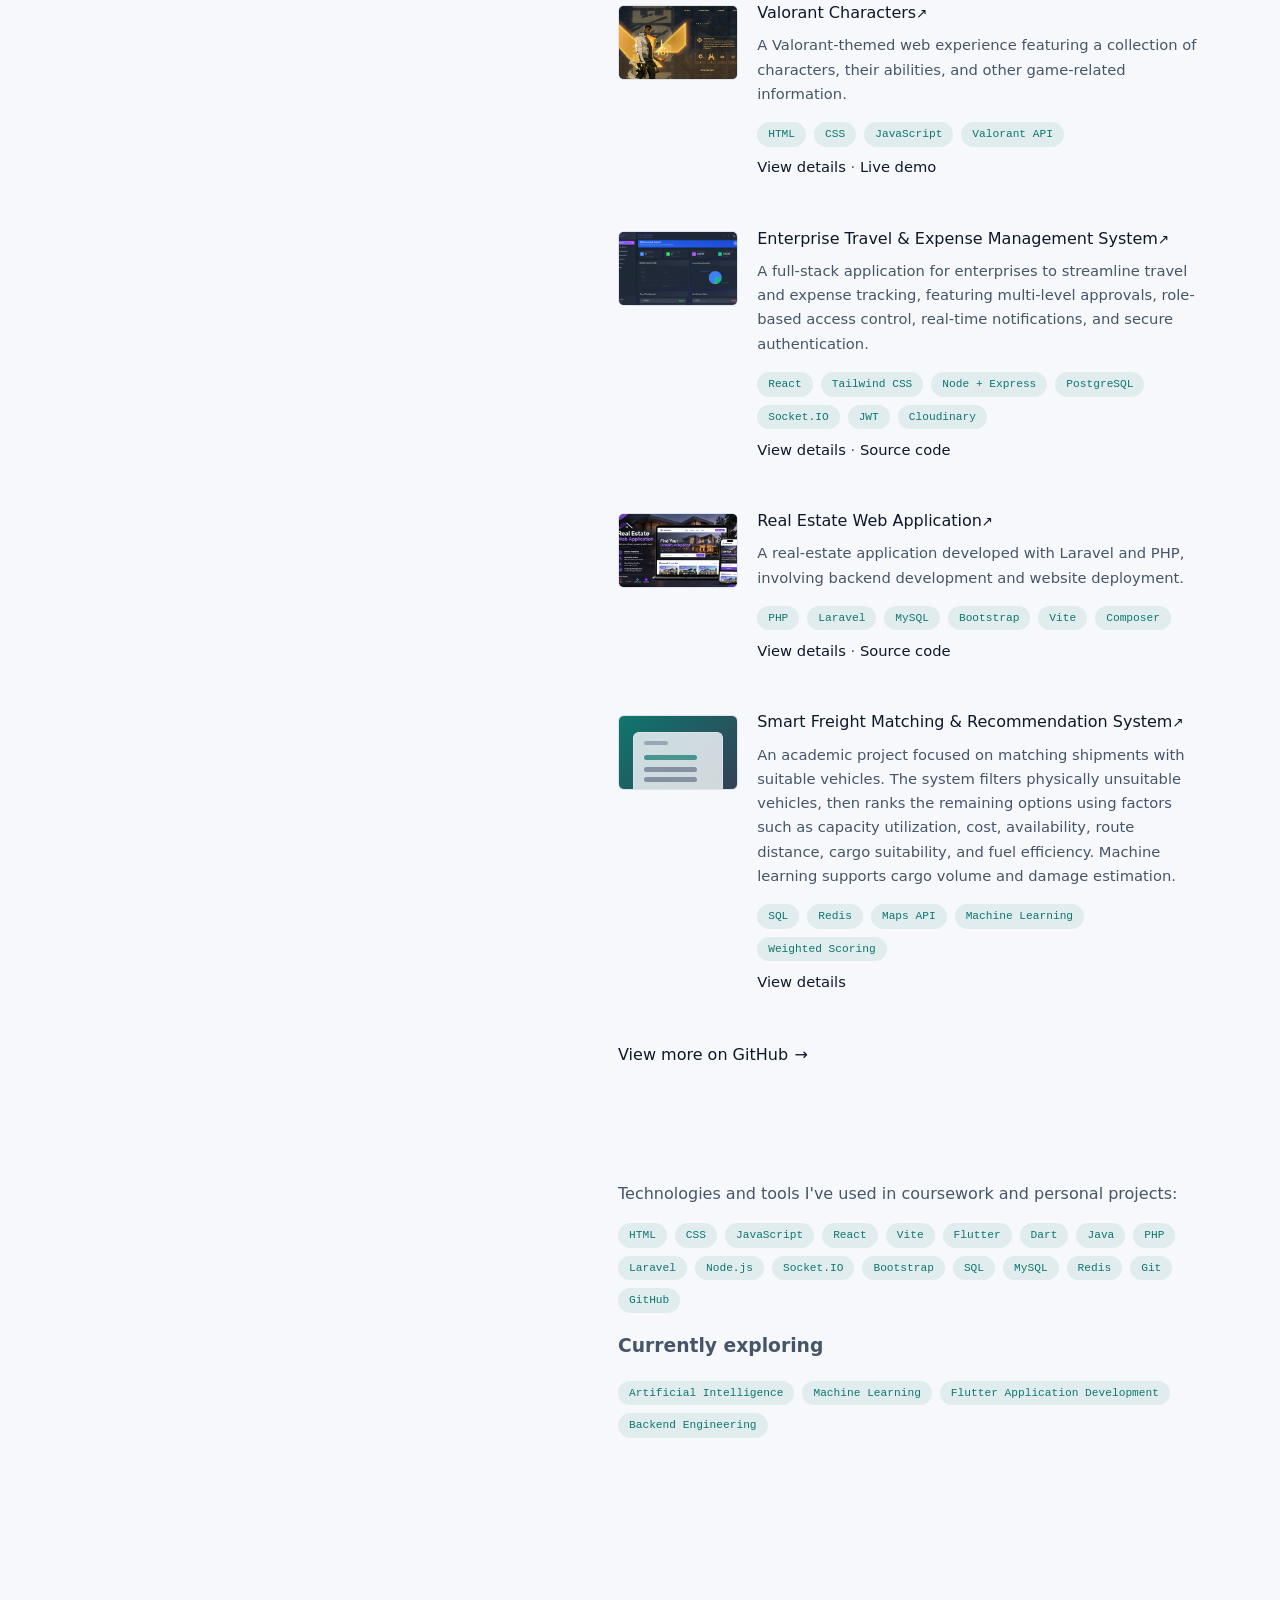
==== commit f9266ad7: "Second Company Experience Added" ====
--- a/index.html
+++ b/index.html
@@ -135,18 +135,19 @@
               <h3><span class="todo">Internee</span> <span class="at">@ <span class="todo">JAZZ Tamasha</span></span></h3>
               <p class="exp-dates"><span class="todo">May 2025 – September 2025</span></p>
               <ul class="exp-points">
-                <li><span class="todo">Completed a Frontend Developer Internship at JAZZ Tamasha, working with React.js, Node.js, and AJAX.</span></li>
-                <li><span class="todo">Developed and enhanced user interfaces, integrated REST APIs, and worked with API endpoints for data communication.</span></li>
-                <li><span class="todo">Gained hands-on experience in frontend development, API integration, debugging, and real-world software development workflows.</span></li>
+                <li><span class="todo">Completed an internship at JAZZ Tamasha, working with React.js, Node.js, AJAX, and REST API integration to develop and maintain frontend functionality.</span></li>
+                <li><span class="todo">Gained hands-on experience in Streaming Operations (SteamOps), working with WMS panels, vMix, and OBS Studio for live streaming and broadcast management..</span></li>
+                <li><span class="todo">Worked with AWS EC2 and cloud-based infrastructure, gaining practical exposure to deployment, streaming workflows, and real-world production environments.</span></li>
               </ul>
             </div>
 
             <div class="exp-panel" role="tabpanel" id="panel-2" aria-labelledby="tab-2" tabindex="0" hidden>
-              <h3><span class="todo">Job title</span> <span class="at">@ <span class="todo">Company Two</span></span></h3>
-              <p class="exp-dates"><span class="todo">Month Year – Month Year</span></p>
+              <h3><span class="todo">AI Internee</span> <span class="at">@ <span class="todo">Mercurial Minds</span></span></h3>
+              <p class="exp-dates"><span class="todo">May 2024 – September 2024</span></p>
               <ul class="exp-points">
-                <li><span class="todo">Describe your main responsibility.</span></li>
-                <li><span class="todo">Describe something you delivered.</span></li>
+                <li><span class="todo">Completed an AI Internship at Mercurial Minds, gaining foundational knowledge of Artificial Intelligence and Machine Learning.</span></li>
+                <li><span class="todo">Learned Python programming and worked on data annotation tasks to prepare datasets for AI model training.</span></li>
+                <li><span class="todo">Gained hands-on exposure to AI model development, training workflows, and the fundamentals of machine learning.</span></li>
               </ul>
             </div>
 
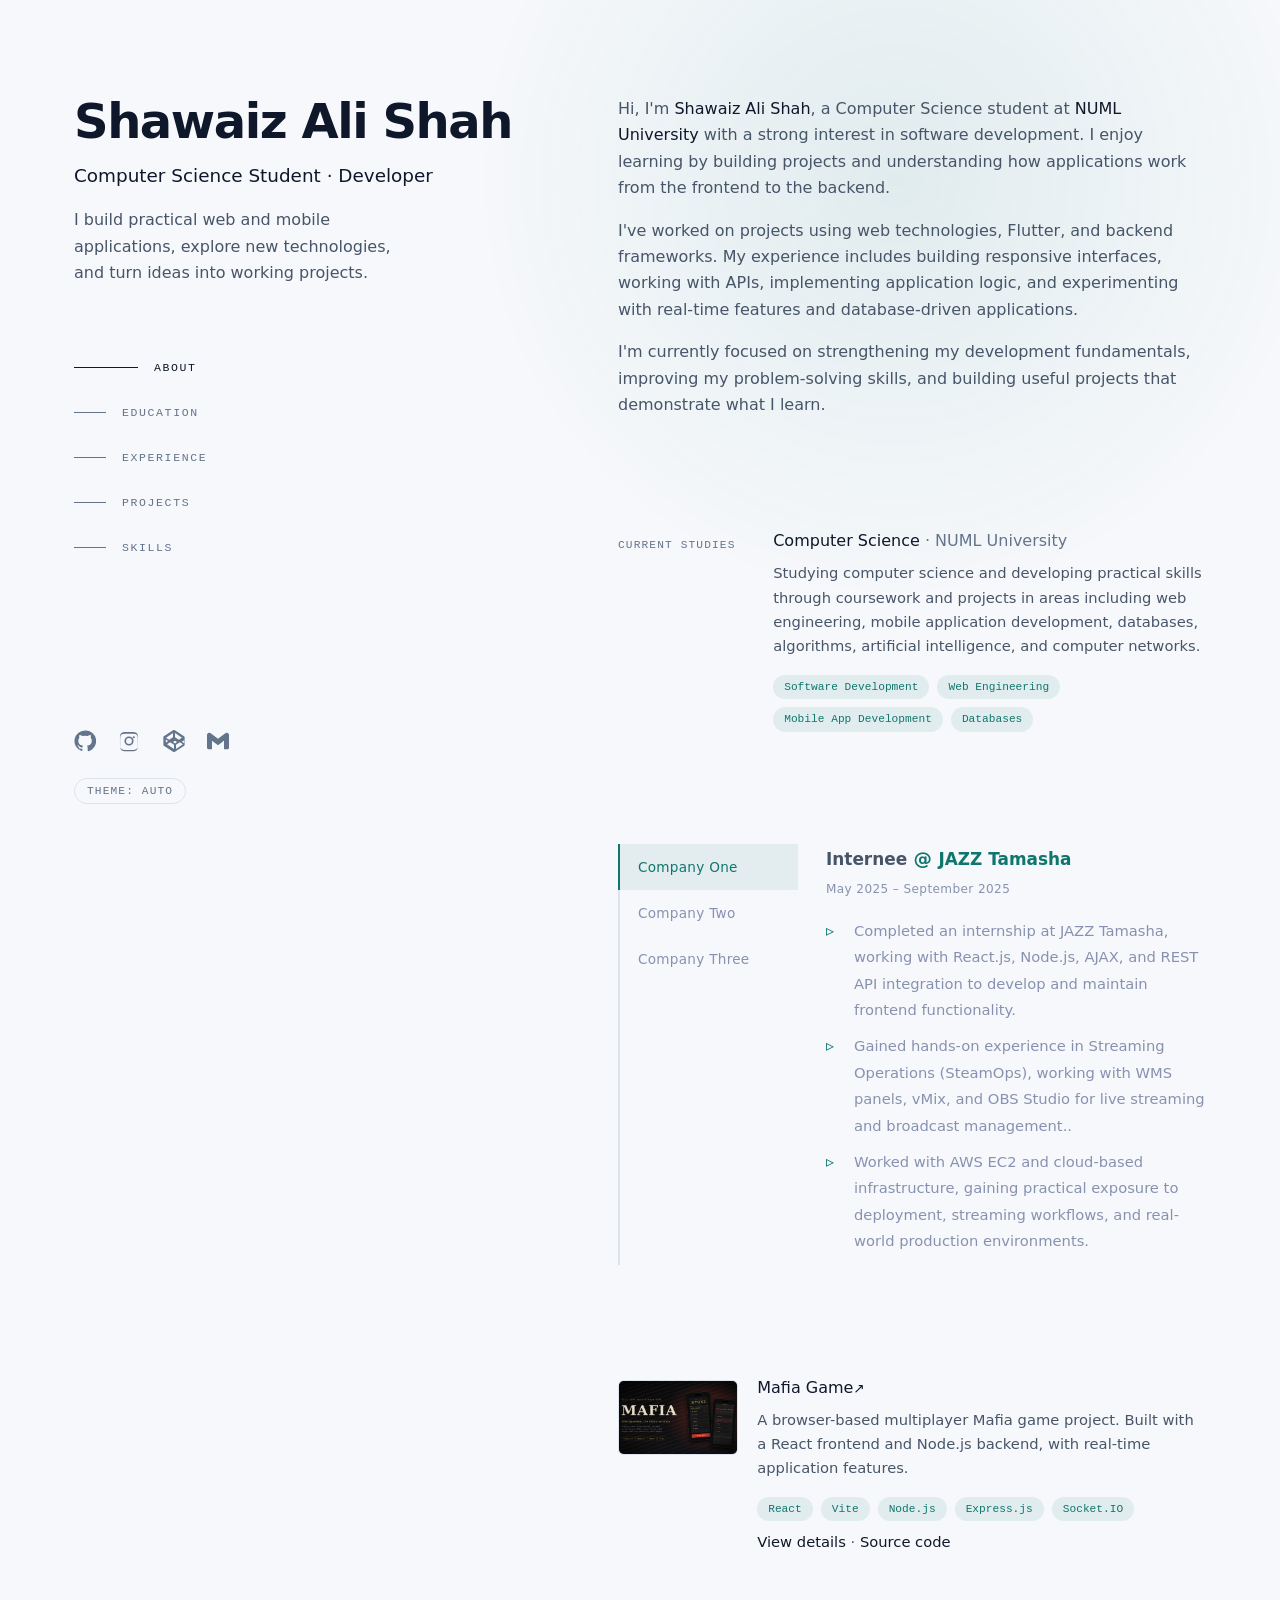
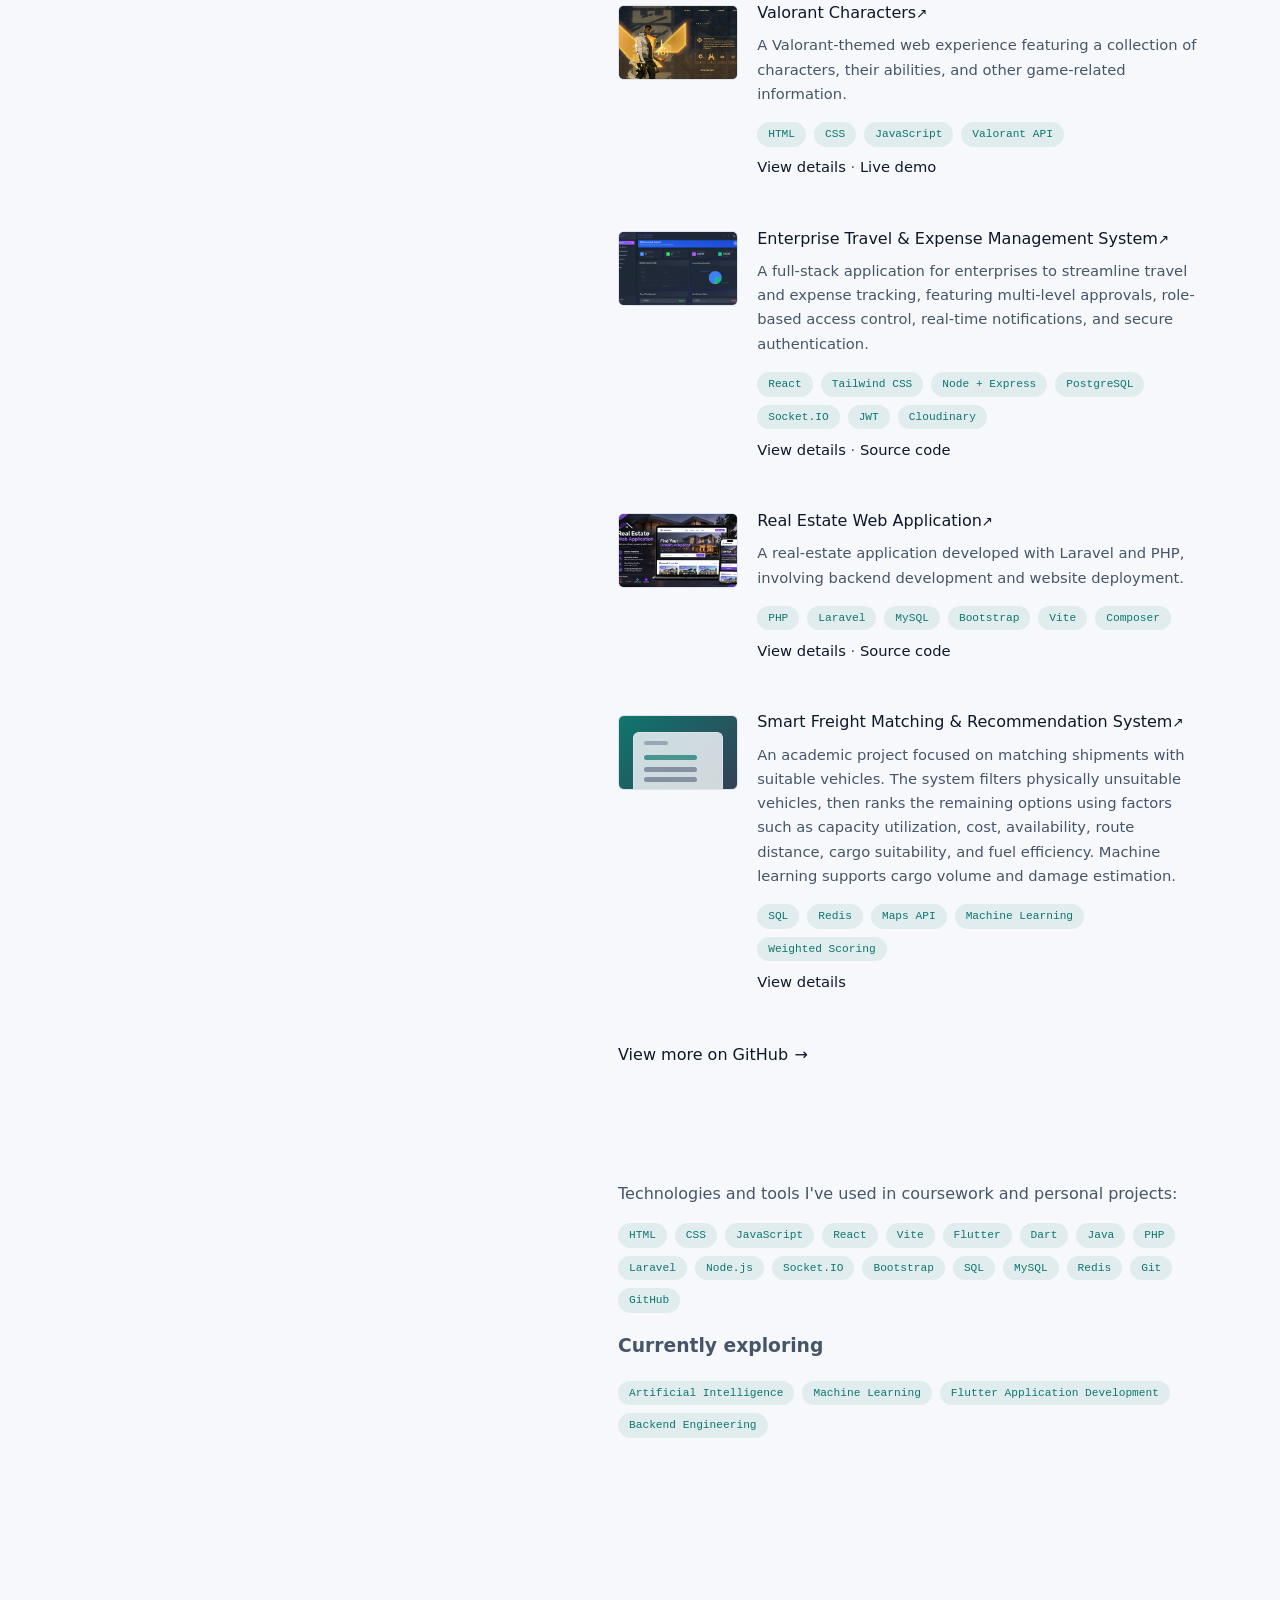
==== commit feb91b23: "Renamed" ====
--- a/index.html
+++ b/index.html
@@ -7,7 +7,7 @@
   <meta name="description"
     content="Portfolio of Shawaiz Ali Shah — Computer Science student and frontend and Flutter developer.">
   <link rel="icon" type="image/png" href="./Assets/Logo.png">
-  <title>Shawaiz Ali Shah | Developer Portfolio</title>
+  <title>Shawaiz Ali Shah | Portfolio</title>
   <link rel="stylesheet" href="styles.css">
   <link rel="stylesheet" href="experience.css">
 </head>
--- a/styles.css
+++ b/styles.css
@@ -873,4 +873,10 @@
         .exp-tab {
             transition: none;
         }
+    }
+
+    .todo {
+        background: none;
+        color: inherit;
+        padding: 0;
     }
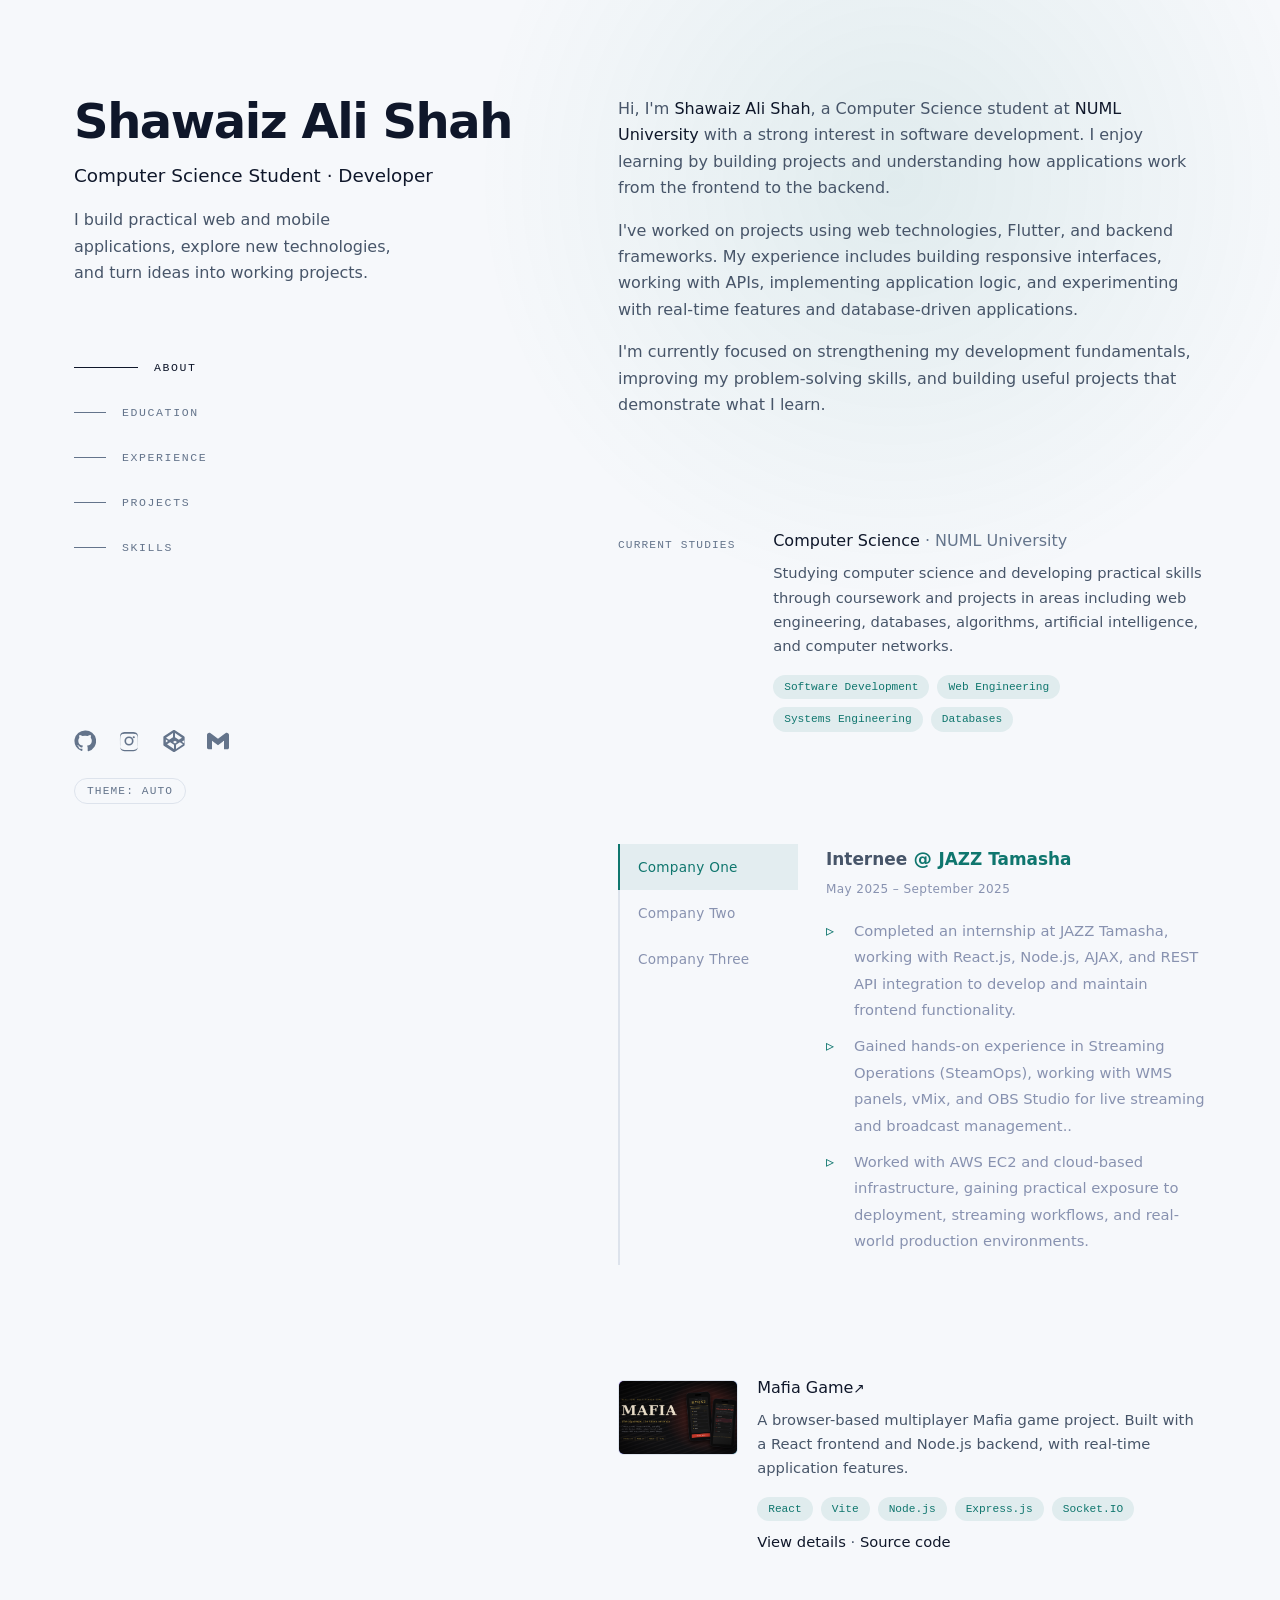
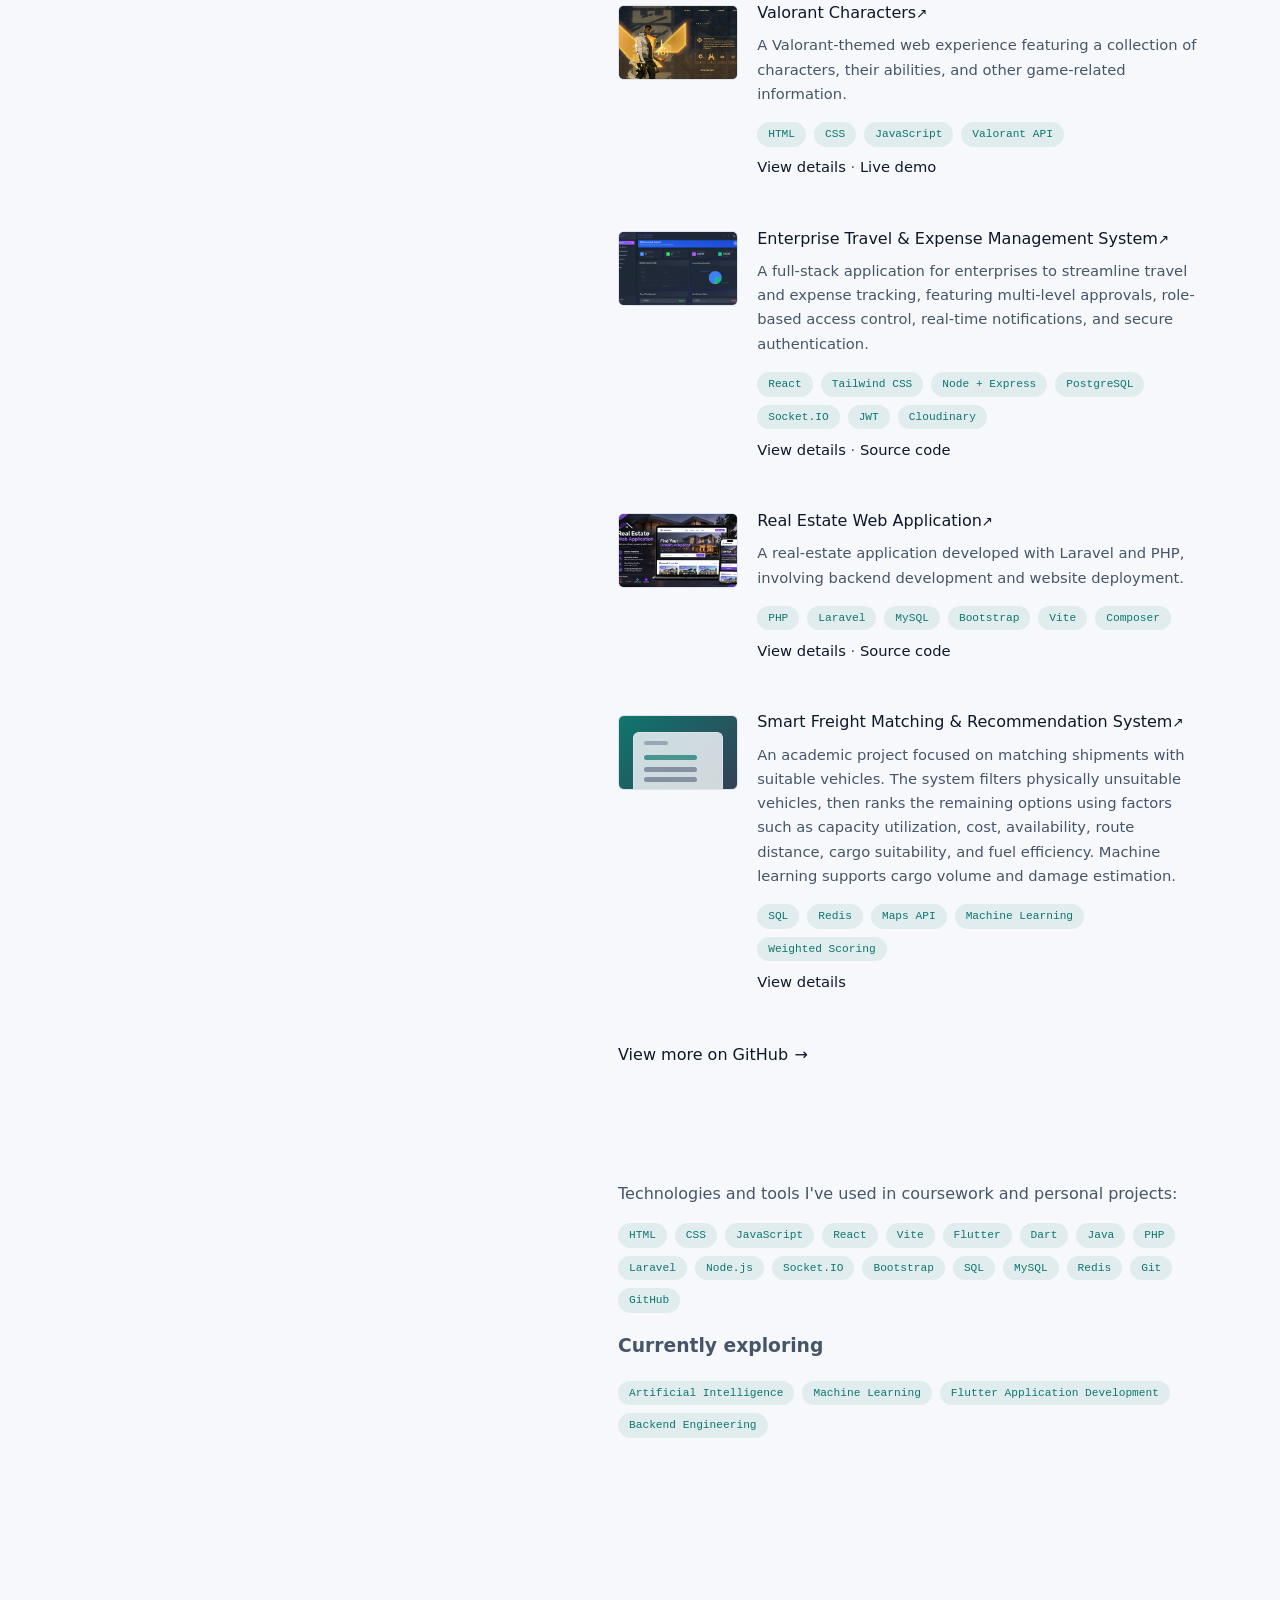
==== commit 850a8681: "App Removed" ====
--- a/index.html
+++ b/index.html
@@ -104,12 +104,12 @@
             <div>
               <h3>Computer Science <span class="sub">· NUML University</span></h3>
               <p>Studying computer science and developing practical skills through coursework and projects in areas
-                including web engineering, mobile application development, databases, algorithms, artificial
+                including web engineering, databases, algorithms, artificial
                 intelligence, and computer networks.</p>
               <ul class="chips">
                 <li>Software Development</li>
                 <li>Web Engineering</li>
-                <li>Mobile App Development</li>
+                <li>Systems Engineering</li>
                 <li>Databases</li>
               </ul>
             </div>
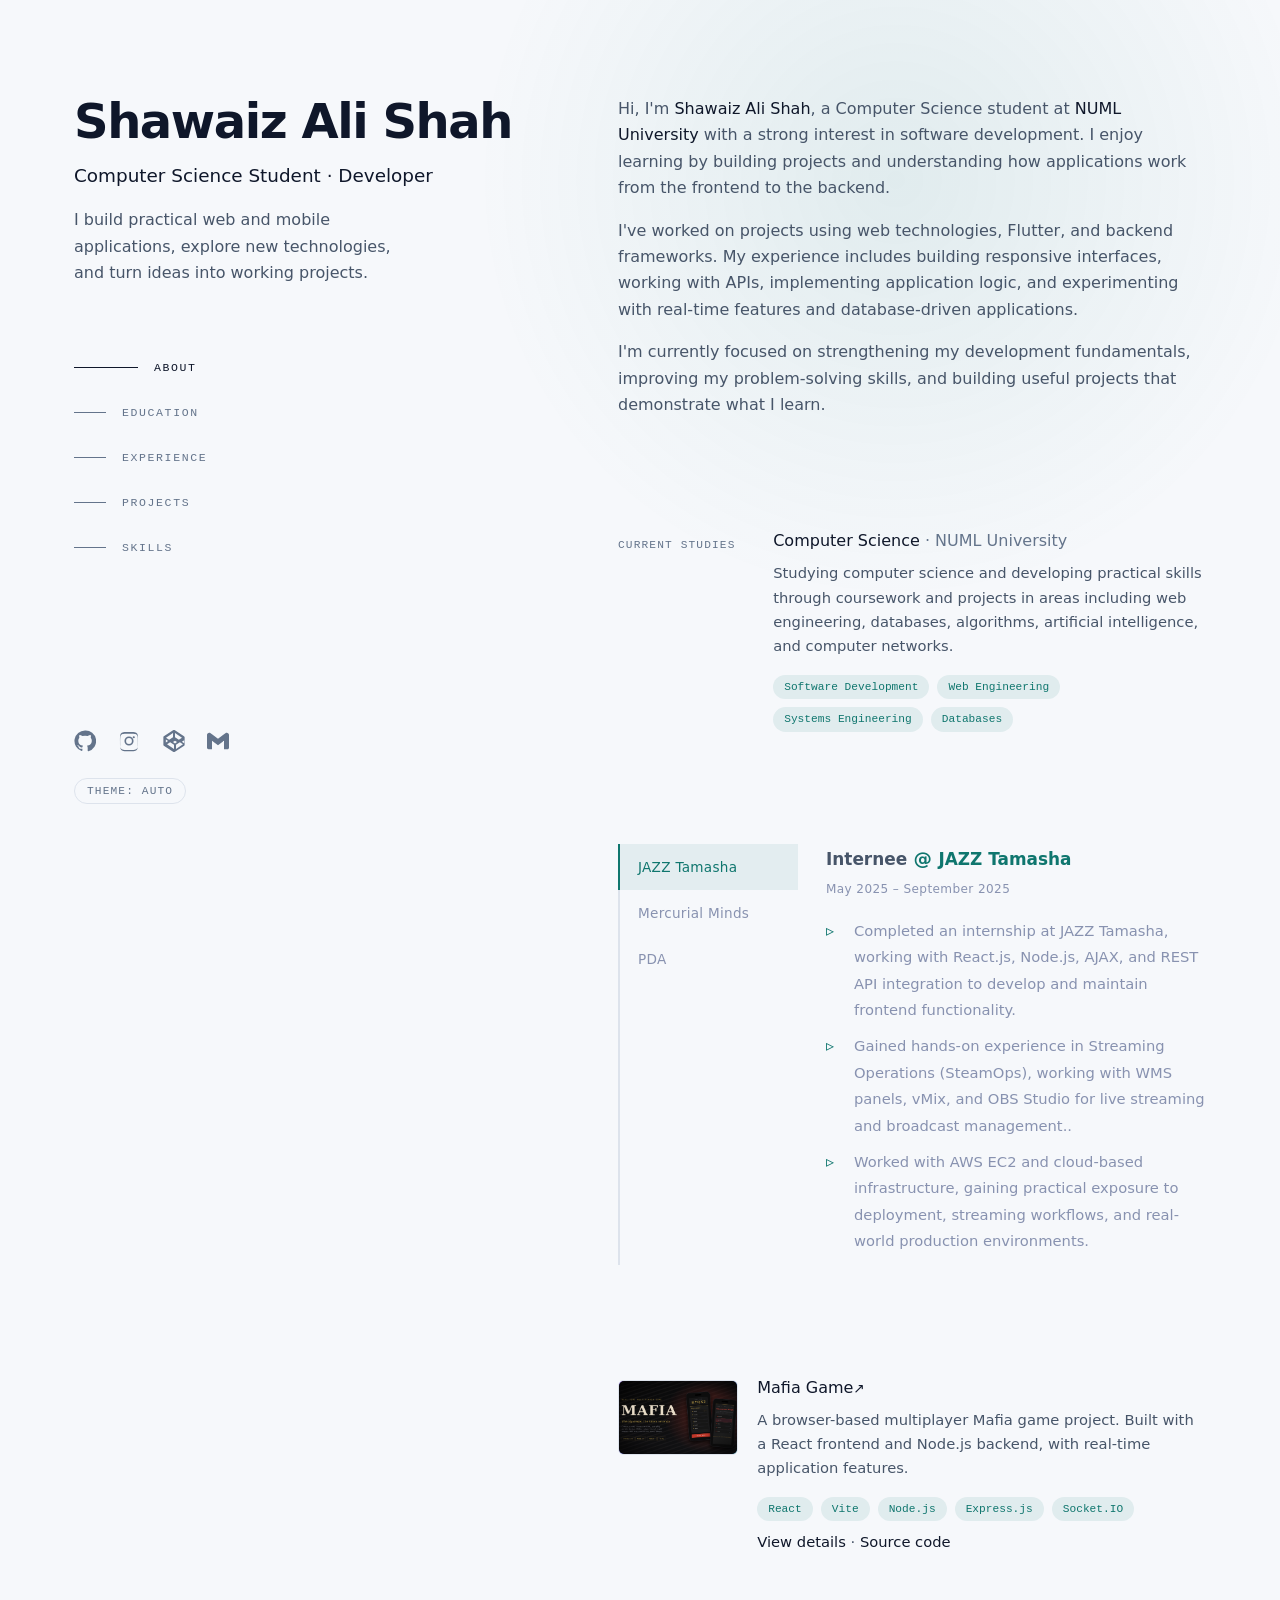
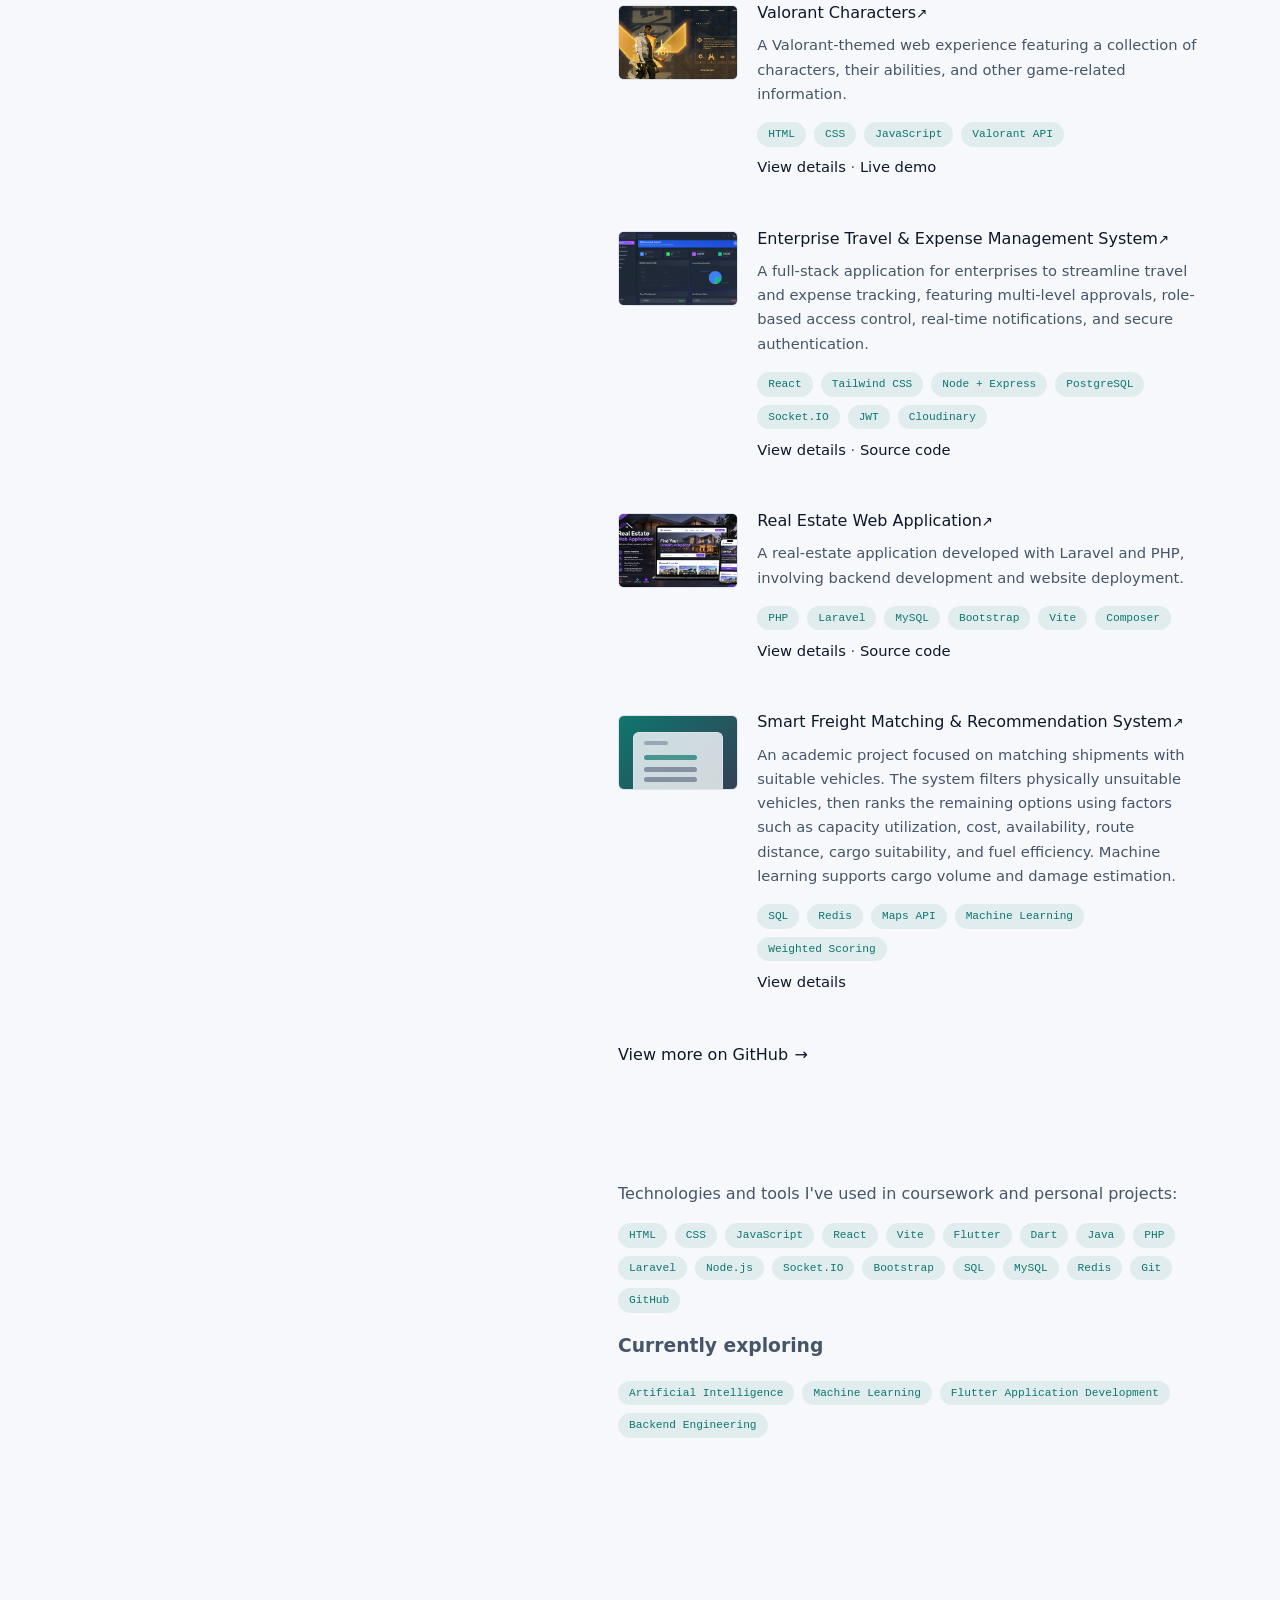
==== commit ff62b0eb: "Companies Names Added" ====
--- a/index.html
+++ b/index.html
@@ -123,11 +123,11 @@
         <div class="exp">
           <div class="exp-tabs" role="tablist" aria-label="Work experience" aria-orientation="vertical">
             <button class="exp-tab" role="tab" id="tab-1" aria-controls="panel-1" aria-selected="true"
-              type="button">Company One</button>
+              type="button">JAZZ Tamasha</button>
             <button class="exp-tab" role="tab" id="tab-2" aria-controls="panel-2" aria-selected="false" tabindex="-1"
-              type="button">Company Two</button>
+              type="button">Mercurial Minds</button>
             <button class="exp-tab" role="tab" id="tab-3" aria-controls="panel-3" aria-selected="false" tabindex="-1"
-              type="button">Company Three</button>
+              type="button">PDA</button>
           </div>
 
           <div class="exp-panels">
@@ -152,8 +152,8 @@
             </div>
 
             <div class="exp-panel" role="tabpanel" id="panel-3" aria-labelledby="tab-3" tabindex="0" hidden>
-              <h3><span class="todo">Job title</span> <span class="at">@ <span class="todo">Company Three</span></span></h3>
-              <p class="exp-dates"><span class="todo">Month Year – Month Year</span></p>
+              <h3><span class="todo">Technical Support Engineer</span> <span class="at">@ <span class="todo">PDA</span></span></h3>
+              <p class="exp-dates"><span class="todo">September 2026 – Present</span></p>
               <ul class="exp-points">
                 <li><span class="todo">Describe your main responsibility.</span></li>
                 <li><span class="todo">Describe something you delivered.</span></li>
